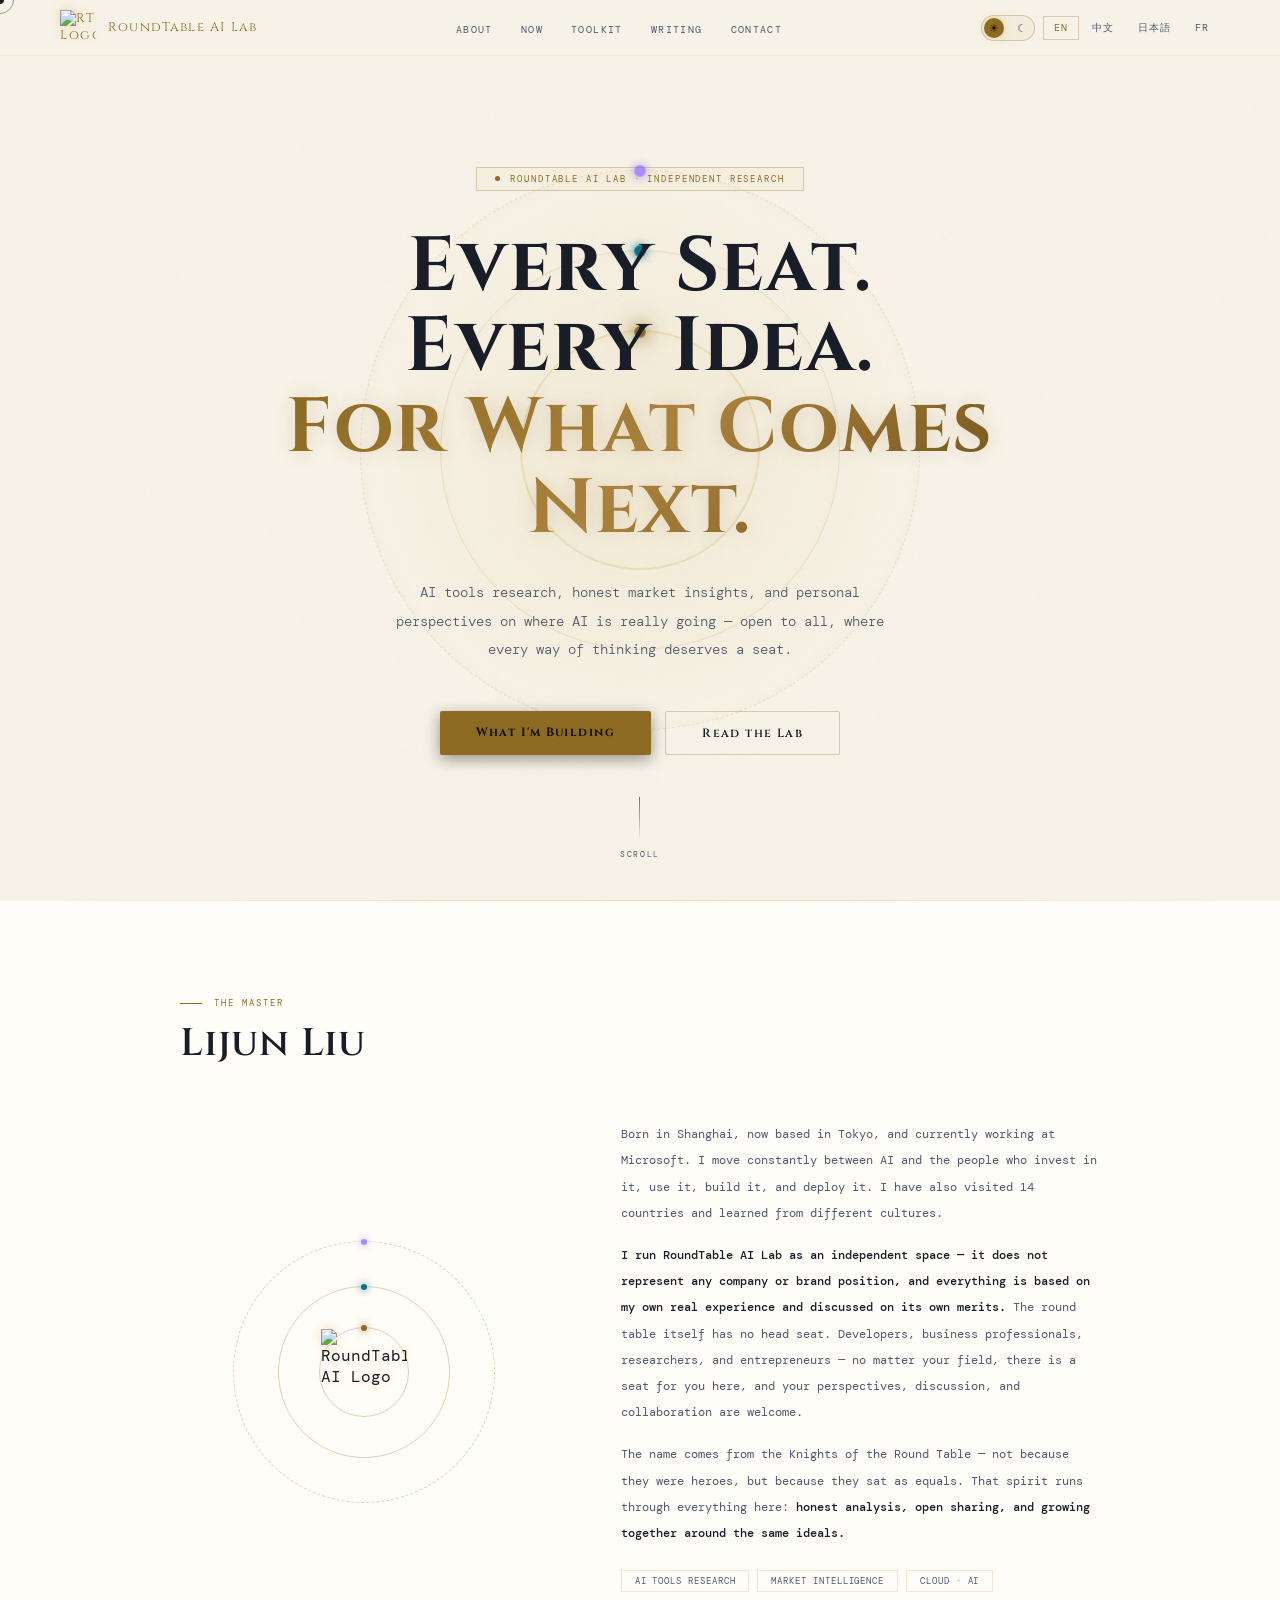
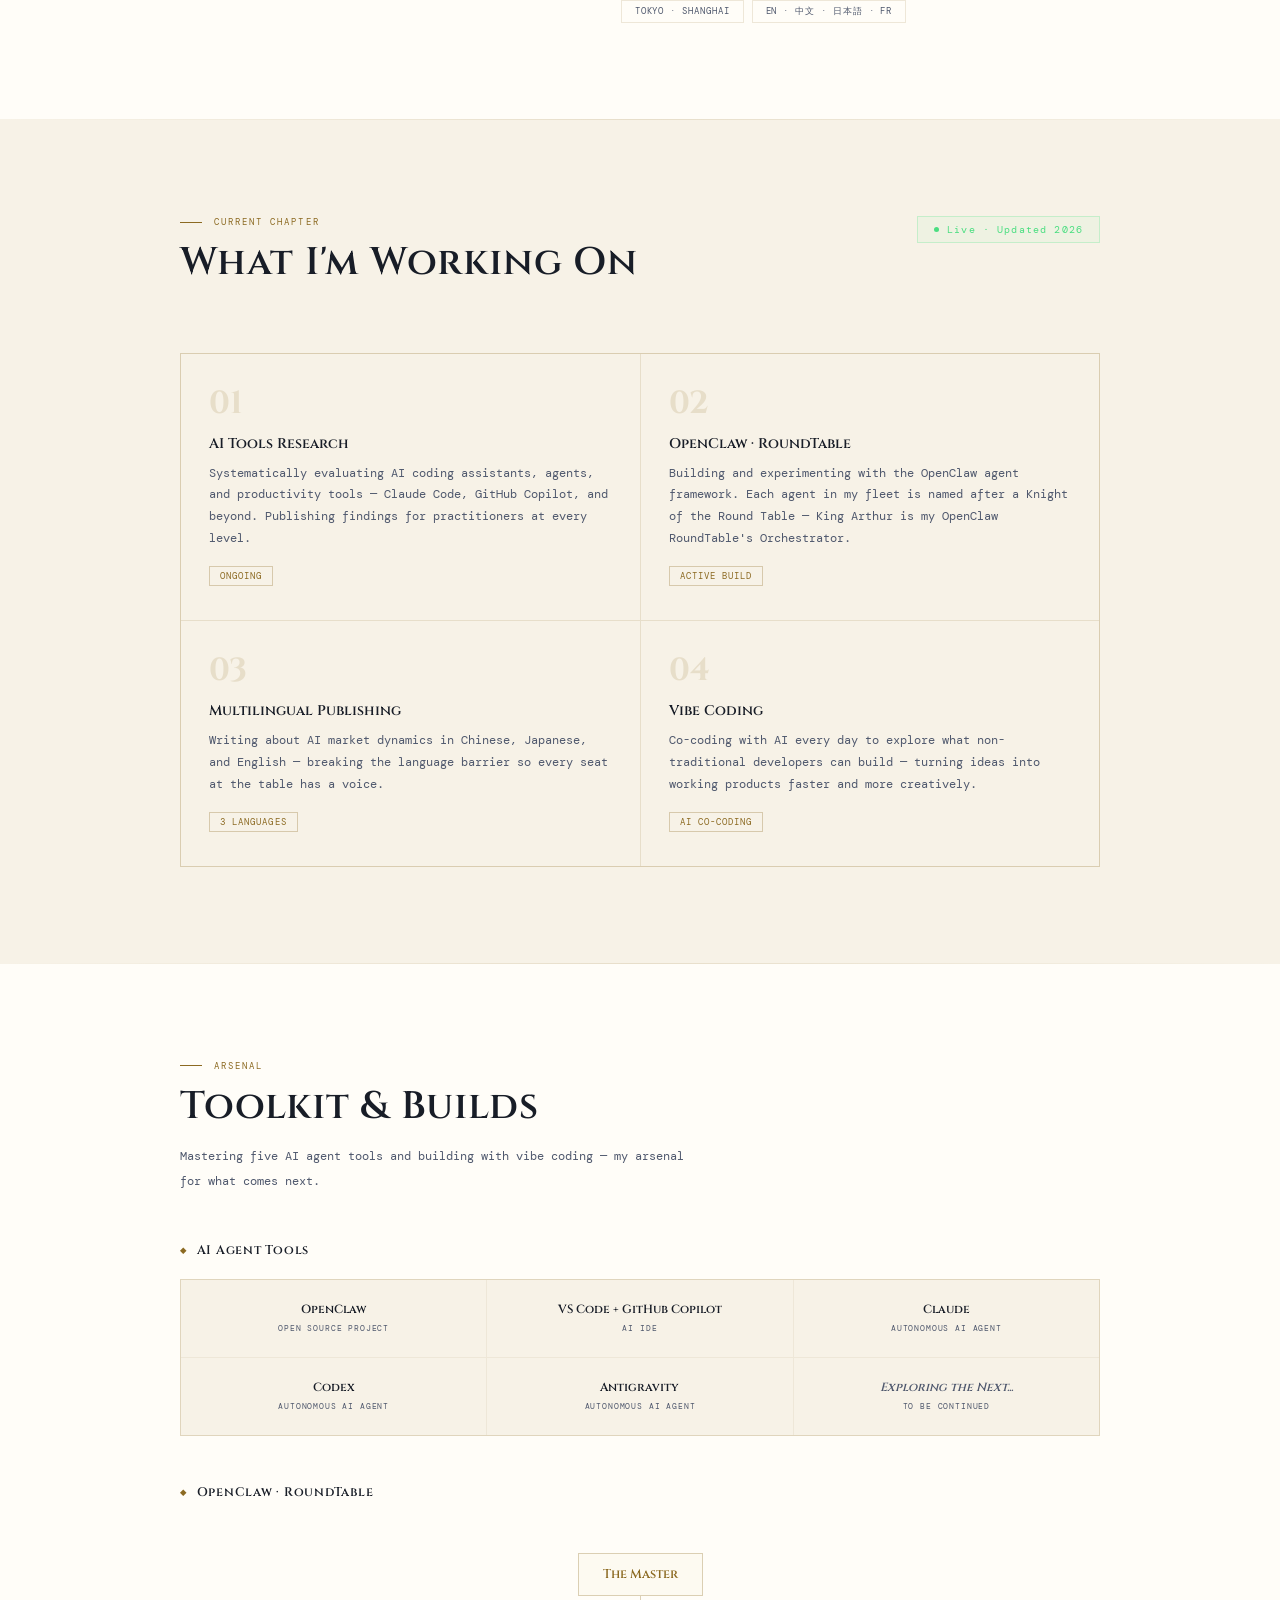
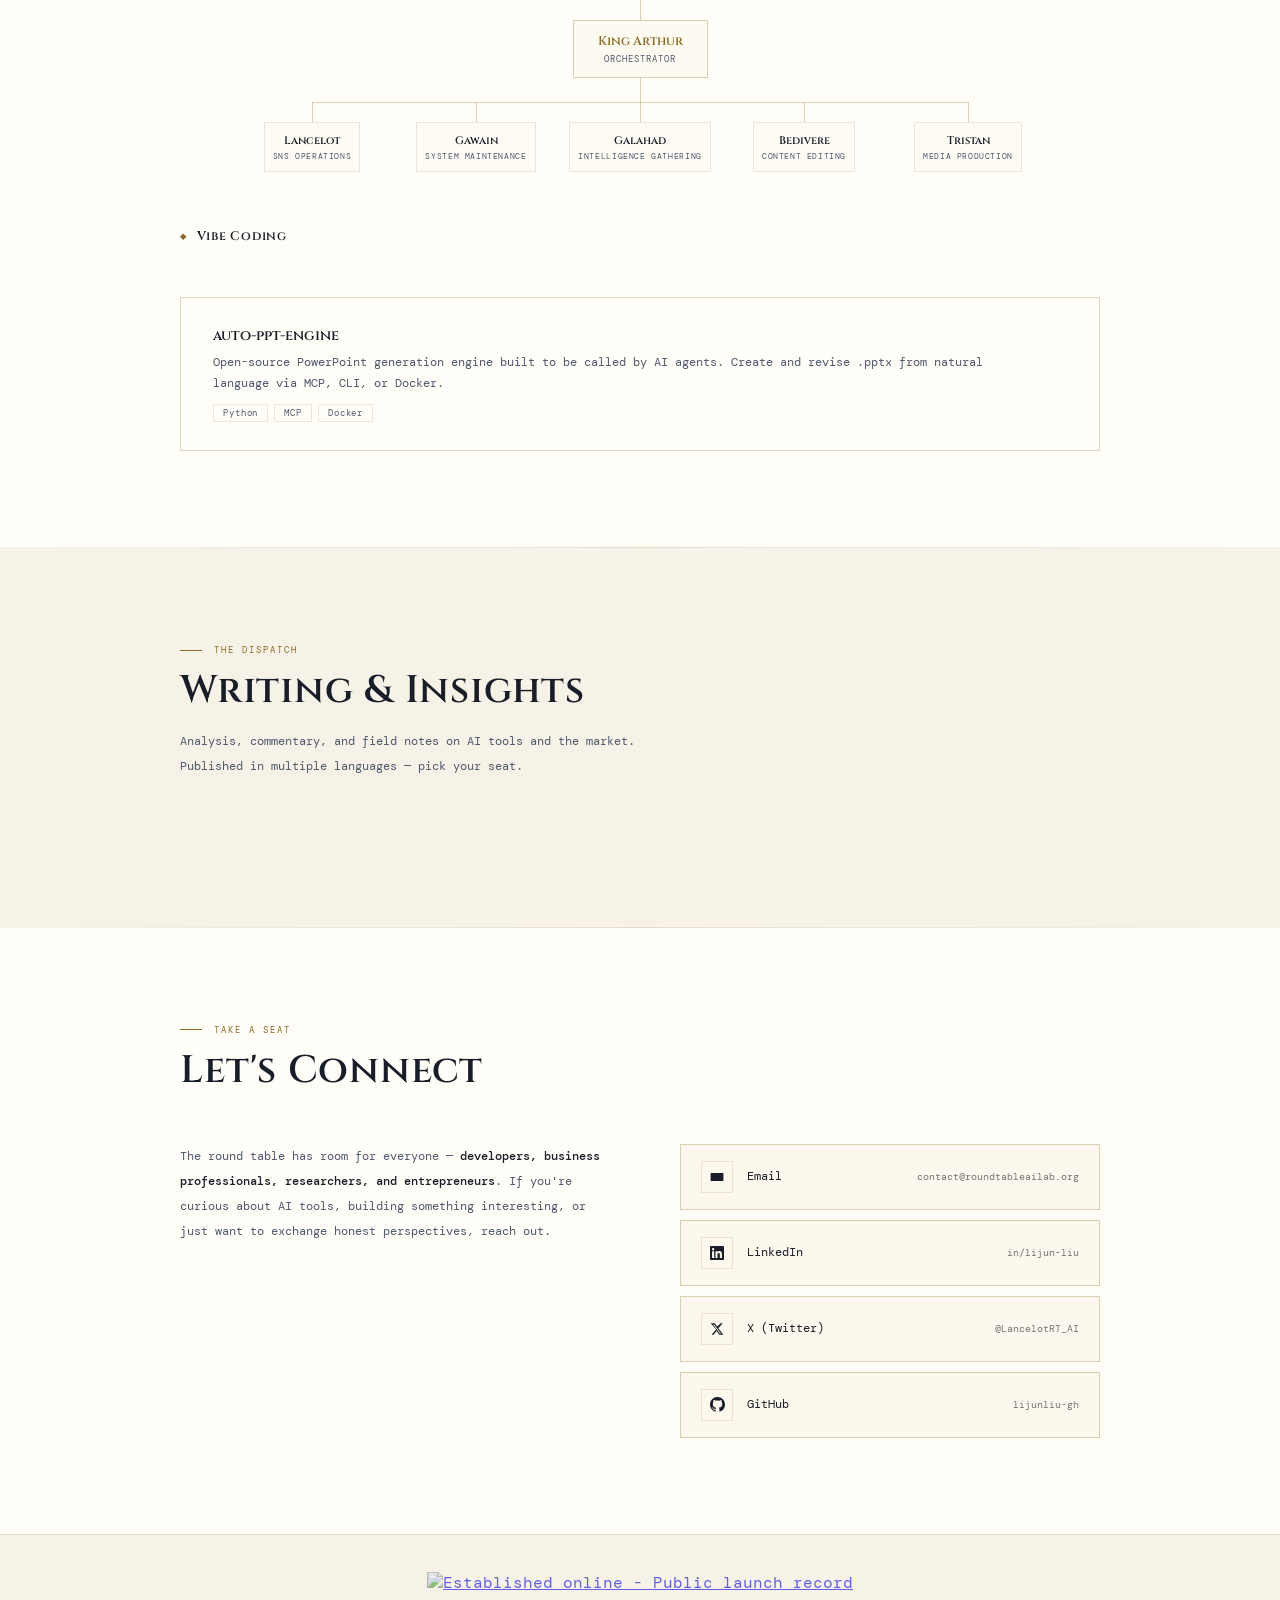
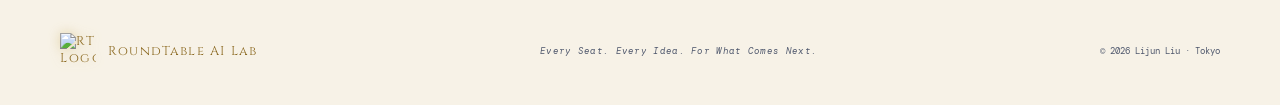
==== archive/index_v1.html @ 6d51e161 "v3: dark-mode redesign with particle effects, star field, nebula glows, round table hero, improved t" ====
<!DOCTYPE html>
<html lang="en">
<head>
<meta charset="UTF-8">
<meta name="viewport" content="width=device-width, initial-scale=1.0">
<title>RoundTable AI Lab</title>
<meta name="description" content="RoundTable AI Lab — AI tools research, market insights, and honest perspectives. Every Seat. Every Idea. For What Comes Next.">

<!-- Open Graph -->
<meta property="og:type" content="website">
<meta property="og:url" content="https://roundtableailab.org/">
<meta property="og:title" content="RoundTable AI Lab">
<meta property="og:description" content="AI tools research, market insights, and honest perspectives. Every Seat. Every Idea. For What Comes Next.">
<meta property="og:image" content="https://roundtableailab.org/og-image.png?v=20260322">
<meta property="og:image:width" content="1200">
<meta property="og:image:height" content="630">
<meta property="og:site_name" content="RoundTable AI Lab">

<!-- Twitter Card -->
<meta name="twitter:card" content="summary_large_image">
<meta name="twitter:title" content="RoundTable AI Lab">
<meta name="twitter:description" content="AI tools research, market insights, and honest perspectives. Every Seat. Every Idea. For What Comes Next.">
<meta name="twitter:image" content="https://roundtableailab.org/og-image.png?v=20260322">

<link rel="preconnect" href="https://fonts.googleapis.com">
<link href="https://fonts.googleapis.com/css2?family=Cinzel:wght@400;600;700&family=DM+Mono:ital,wght@0,300;0,400;0,500;1,300&display=swap" rel="stylesheet">
<style>
:root{--bg:#060810;--bg2:#0b0f1e;--gold:#c9a84c;--gold2:#e8c97a;--gold-gradient: linear-gradient(135deg, #c9a84c 0%, #ffebaf 50%, #ad8440 100%);--gold-glow: 0 0 25px rgba(201,168,76, 0.35);--cyan:#00d4ff;--text:#dde2f0;--muted:#525870;--border:rgba(201,168,76,.18);--border2:rgba(201,168,76,.08);--nav-bg:rgba(6,8,16,.9);--on-gold:#060810;--cursor-dot:var(--gold);--cursor-ring:rgba(201,168,76,.45);--cursor-blend:screen}
[data-theme='light']{--bg:#f7f2e7;--bg2:#fffdf8;--gold:#8c6a22;--gold2:#ad8440;--gold-gradient: linear-gradient(135deg, #8c6a22 0%, #ad8440 50%, #6b4f17 100%);--gold-glow: 0 0 20px rgba(140,106,34, 0.2);--cyan:#0a6f86;--text:#181d27;--muted:#4f586d;--border:rgba(140,106,34,.30);--border2:rgba(140,106,34,.15);--nav-bg:rgba(247,242,231,.94);--on-gold:#181104;--cursor-dot:#181d27;--cursor-ring:rgba(24,29,39,.42);--cursor-blend:normal}
*,*::before,*::after{box-sizing:border-box;margin:0;padding:0}
html{scroll-behavior:smooth}
body{background:var(--bg);color:var(--text);font-family:'DM Mono',monospace;overflow-x:hidden;cursor:none;-webkit-font-smoothing:antialiased;text-rendering:optimizeLegibility}
strong{font-weight:500}
#cur{position:fixed;width:8px;height:8px;background:var(--cursor-dot);border-radius:50%;pointer-events:none;z-index:9999;transform:translate(-50%,-50%);mix-blend-mode:var(--cursor-blend)}
#cur-ring{position:fixed;width:28px;height:28px;border:1px solid var(--cursor-ring);border-radius:50%;pointer-events:none;z-index:9998;transform:translate(-50%,-50%);transition:all .15s ease}
body::after{content:'';position:fixed;inset:0;pointer-events:none;z-index:1;background-image:url("data:image/svg+xml,%3Csvg viewBox='0 0 200 200' xmlns='http://www.w3.org/2000/svg'%3E%3Cfilter id='n'%3E%3CfeTurbulence type='fractalNoise' baseFrequency='0.85' numOctaves='4' stitchTiles='stitch'/%3E%3C/filter%3E%3Crect width='100%25' height='100%25' filter='url(%23n)' opacity='0.03'/%3E%3C/svg%3E");opacity:.3}
[data-theme='light'] body::after{opacity:.14}

/* NAV */
.nav{position:fixed;top:0;left:0;right:0;z-index:200;padding:0 60px;height:56px;display:flex;align-items:center;justify-content:space-between;background:var(--nav-bg);backdrop-filter:blur(20px);border-bottom:1px solid var(--border2);transition:border-color .3s}
.nav-logo{display:flex;align-items:center;gap:12px;font-family:'Cinzel',serif;font-size:.8rem;color:var(--gold);text-decoration:none;letter-spacing:.12em}
.nav-logo img{width:36px;height:36px;object-fit:contain;filter:drop-shadow(0 0 6px rgba(201,168,76,.4))}
.nav-links{display:flex;gap:28px;list-style:none}
.nav-links a{font-size:.62rem;letter-spacing:.14em;text-transform:uppercase;color:var(--muted);text-decoration:none;transition:color .2s;cursor:none}
.nav-links a:hover{color:var(--gold)}
.nav-actions{display:flex;align-items:center;gap:8px}
.theme-btn{position:relative;width:54px;height:26px;padding:0;display:inline-flex;align-items:center;justify-content:center;background:rgba(201,168,76,.08);border:1px solid var(--border);border-radius:999px;cursor:none;transition:all .2s}
.theme-btn:hover{border-color:var(--gold)}
.theme-sun,.theme-moon{position:absolute;top:50%;font-size:.68rem;line-height:1;z-index:2;transform:translate(-50%,-50%);transition:color .2s ease}
.theme-sun{left:12px}
.theme-moon{left:40px}
.theme-sun{color:var(--on-gold)}
.theme-moon{color:var(--muted)}
.theme-thumb{position:absolute;top:2px;left:2px;width:20px;height:20px;border-radius:50%;background:var(--gold);box-shadow:0 0 10px rgba(201,168,76,.35);transition:transform .24s ease}
.theme-btn[data-theme-state='dark'] .theme-thumb{transform:translateX(28px)}
.theme-btn[data-theme-state='dark'] .theme-sun{color:var(--muted)}
.theme-btn[data-theme-state='dark'] .theme-moon{color:var(--on-gold)}
.lang-switcher{display:flex;gap:2px}
.lang-btn{padding:4px 10px;font-family:'DM Mono',monospace;font-size:.62rem;letter-spacing:.1em;background:transparent;border:1px solid transparent;color:var(--muted);cursor:none;transition:all .2s}
.lang-btn:hover{color:var(--gold)}
.lang-btn.active{color:var(--gold);border-color:var(--border)}

/* HERO */
.hero{position:relative;min-height:100vh;display:flex;align-items:center;justify-content:center;padding:100px 60px 80px;overflow:hidden}
.hero-grid{position:absolute;inset:0;background-image:radial-gradient(rgba(201,168,76,.15) 1px,transparent 1px);background-size:32px 32px;mask-image:radial-gradient(ellipse 80% 80% at 50% 50%,black 20%,transparent 100%);opacity:.4}
.hero-glow{position:absolute;width:600px;height:600px;border-radius:50%;background:radial-gradient(circle,rgba(201,168,76,.12) 0%,transparent 70%);top:50%;left:50%;transform:translate(-50%,-50%);pointer-events:none;animation:pulse 4s infinite ease-in-out}
.tring{position:absolute;border-radius:50%;border:1px solid var(--border2);top:50%;left:50%;box-shadow: inset 0 0 15px rgba(201,168,76,.05)}
.tr1{width:240px;height:240px;animation:spinC 22s linear infinite;transform:translate(-50%,-50%);border-width:2px;border-color:rgba(201,168,76,0.25)}
.tr2{width:400px;height:400px;animation:spinC 36s linear infinite reverse;transform:translate(-50%,-50%)}
.tr3{width:560px;height:560px;animation:spinC 52s linear infinite;border-style:dashed;transform:translate(-50%,-50%)}
.rseat{position:absolute;width:12px;height:12px;border-radius:50%;top:-6px;left:50%;transform:translateX(-50%);border: 1px solid rgba(255,255,255,0.2)}
.tr1 .rseat{background:var(--gold);box-shadow:0 0 15px var(--gold), 0 0 30px var(--gold)}
.tr2 .rseat{background:var(--cyan);box-shadow:0 0 10px var(--cyan)}
.tr3 .rseat{background:#a78bfa;box-shadow:0 0 10px #a78bfa}
.hero-content{position:relative;z-index:2;max-width:720px;text-align:center}
.eyebrow{display:inline-flex;align-items:center;gap:10px;margin-bottom:36px;padding:5px 18px;border:1px solid var(--border);background:rgba(201,168,76,.04);font-size:.58rem;letter-spacing:.2em;text-transform:uppercase;color:var(--gold);animation:fadeDown 1s ease both}
.edot{width:5px;height:5px;border-radius:50%;background:var(--gold);animation:pulse 2s infinite}
h1{font-family:'Cinzel',serif;font-size:clamp(2.8rem,6vw,5rem);font-weight:700;line-height:1.05;letter-spacing:.02em;animation:fadeUp 1s .1s ease both}
h1>span{display:block}
h1 .ac{color:var(--gold)}
h1 .hope{background:var(--gold-gradient);-webkit-background-clip:text;-webkit-text-fill-color:transparent;text-shadow:var(--gold-glow)}
.hero-desc{font-size:.85rem;line-height:2.1;color:var(--muted);max-width:520px;margin:30px auto 46px;animation:fadeUp 1s .2s ease both;font-weight:300}
.ctas{display:flex;gap:14px;justify-content:center;flex-wrap:wrap;animation:fadeUp 1s .3s ease both}
.btn-g{padding:13px 36px;background:var(--gold);color:var(--on-gold);font-family:'Cinzel',serif;font-size:.75rem;letter-spacing:.12em;text-decoration:none;cursor:none;font-weight:700;position:relative;overflow:hidden;transition:all .3s ease;box-shadow: 0 4px 15px rgba(0,0,0,0.4);border-radius:2px;border:none}
.btn-g::after{content:'';position:absolute;inset:0;background:linear-gradient(90deg,transparent,rgba(255,255,255,0.3),transparent);transform:translateX(-100%);transition:transform .6s ease-in-out}
.btn-g:hover{transform:translateY(-2px);background:var(--gold2);box-shadow: 0 6px 25px rgba(201,168,76,0.4)}
.btn-g:hover::after{transform:translateX(100%)}
.btn-o{padding:13px 36px;background:transparent;color:var(--text);font-family:'Cinzel',serif;font-size:.75rem;letter-spacing:.12em;text-decoration:none;cursor:none;border:1px solid var(--border);transition:all .2s;border-radius:2px;font-weight:600}
.btn-o:hover{border-color:var(--gold);color:var(--gold)}
.scroll-h{position:absolute;bottom:40px;left:0;right:0;margin:0 auto;width:fit-content;display:flex;flex-direction:column;align-items:center;gap:8px;animation:fadeUp 1s .8s ease both}
.scroll-line{width:1px;height:44px;background:linear-gradient(to bottom,var(--gold),transparent);animation:sPulse 2s ease infinite}
.scroll-lbl{font-size:.52rem;letter-spacing:.2em;color:var(--muted);text-transform:uppercase}

/* SECTIONS */
.s-inner{max-width:1040px;margin:0 auto;padding:96px 60px}
.s-tag{font-size:.58rem;letter-spacing:.22em;text-transform:uppercase;color:var(--gold);margin-bottom:14px;display:flex;align-items:center;gap:12px}
.s-tag::before{content:'';width:22px;height:1px;background:var(--gold)}
.s-title{font-family:'Cinzel',serif;font-size:clamp(1.6rem,3.5vw,2.4rem);font-weight:600;line-height:1.1;letter-spacing:.02em;margin-bottom:16px}
.s-sub{font-size:.78rem;line-height:2;color:var(--muted);max-width:520px}
.divider{height:1px;background:linear-gradient(90deg,transparent,var(--border2),transparent)}

/* ABOUT */
.about{background:var(--bg2)}
.about-grid{display:grid;grid-template-columns:1fr 1.3fr;gap:72px;align-items:center;margin-top:56px}
.kv{position:relative;height:300px;display:flex;align-items:center;justify-content:center}
.kvr{position:absolute;border-radius:50%;border:1px solid var(--border);top:50%;left:50%}
.kvr1{width:90px;height:90px;animation:spinC 12s linear infinite;transform:translate(-50%,-50%)}
.kvr2{width:172px;height:172px;animation:spinC 20s linear infinite reverse;transform:translate(-50%,-50%)}
.kvr3{width:262px;height:262px;animation:spinC 30s linear infinite;border-style:dashed;transform:translate(-50%,-50%)}
.kvd{position:absolute;width:6px;height:6px;border-radius:50%;top:-3px;left:50%;transform:translateX(-50%)}
.kvr1 .kvd{background:var(--gold);box-shadow:0 0 10px var(--gold)}
.kvr2 .kvd{background:var(--cyan);box-shadow:0 0 8px var(--cyan)}
.kvr3 .kvd{background:#a78bfa;box-shadow:0 0 8px #a78bfa}
.kvc{position:relative;z-index:2;width:86px;height:86px;display:flex;align-items:center;justify-content:center}
.kvc img{width:100%;height:100%;object-fit:contain;filter:drop-shadow(0 0 6px rgba(201,168,76,.35));image-rendering:auto}
.about-text p{font-size:.78rem;line-height:2.1;color:var(--muted);margin-bottom:16px}
.about-text p strong{color:var(--text)}
.pills{display:flex;flex-wrap:wrap;gap:8px;margin-top:24px}
.pill{padding:4px 13px;border:1px solid var(--border2);font-size:.58rem;letter-spacing:.1em;text-transform:uppercase;color:var(--muted);transition:all .2s}
.pill:hover{border-color:var(--gold);color:var(--gold)}

/* NOW */
.now-hdr{display:flex;align-items:flex-start;justify-content:space-between;margin-bottom:52px;flex-wrap:wrap;gap:24px}
.now-live{display:flex;align-items:center;gap:8px;padding:6px 16px;border:1px solid rgba(74,222,128,.25);background:rgba(74,222,128,.05);font-size:.6rem;letter-spacing:.12em;color:#4ade80;align-self:flex-start}
.ldot{width:5px;height:5px;border-radius:50%;background:#4ade80;animation:pulse 2s infinite}
.now-grid{display:grid;grid-template-columns:repeat(2,1fr);gap:1px;background:var(--border2);border:1px solid var(--border2)}
.nc{background:var(--bg);padding:34px 28px;position:relative;overflow:hidden;transition:background .3s}
.nc::before{content:'';position:absolute;top:0;left:0;right:0;height:2px;background:linear-gradient(90deg,var(--gold),transparent);transform:scaleX(0);transform-origin:left;transition:transform .4s}
.nc:hover::before{transform:scaleX(1)}
.nc:hover{background:rgba(201,168,76,.02)}
.nc-num{font-family:'Cinzel',serif;font-size:2rem;font-weight:700;color:var(--border2);margin-bottom:14px;line-height:1}
.nc-title{font-family:'Cinzel',serif;font-size:.88rem;font-weight:600;margin-bottom:10px;color:var(--text)}
.nc-desc{font-size:.72rem;line-height:1.9;color:var(--muted)}
.nc-tag{display:inline-block;margin-top:16px;padding:3px 10px;border:1px solid var(--border);font-size:.55rem;letter-spacing:.12em;text-transform:uppercase;color:var(--gold)}

/* PROJECTS */
.projects{background:var(--bg2)}
.proj-list{margin-top:52px;display:flex;flex-direction:column;gap:1px;background:var(--border2);border:1px solid var(--border2)}
.pi{background:var(--bg2);padding:28px 32px;display:grid;grid-template-columns:1fr auto;gap:20px;align-items:center;transition:all .25s;text-decoration:none;color:var(--text);cursor:none}
.pi:hover{background:rgba(201,168,76,.03);padding-left:44px}
.pi-name{font-family:'Cinzel',serif;font-size:.9rem;font-weight:600;margin-bottom:7px}
.pi-desc{font-size:.72rem;line-height:1.85;color:var(--muted)}
.pi-meta{display:flex;gap:6px;margin-top:10px;flex-wrap:wrap;align-items:center}
.pi-lang{padding:2px 9px;border:1px solid var(--border2);font-size:.55rem;letter-spacing:.1em;color:var(--muted)}
.pi-arr{color:var(--gold);opacity:0;transition:opacity .2s;font-size:1rem}
.pi:hover .pi-arr{opacity:1}

/* ARSENAL SECTIONS */
.proj-section{margin-top:48px}
.proj-sec-title{font-family:'Cinzel',serif;font-size:.78rem;font-weight:600;color:var(--text);letter-spacing:.06em;margin-bottom:20px;display:flex;align-items:center;gap:10px}
.proj-sec-title::before{content:'◆';color:var(--gold);font-size:.5rem}
.arsenal-grid{display:grid;grid-template-columns:repeat(3,1fr);gap:1px;background:var(--border2);border:1px solid var(--border2)}
.at-card{background:var(--bg);padding:22px 14px;text-align:center;transition:all .2s;cursor:none}
.at-card:hover{background:rgba(201,168,76,.03)}
.at-card-name{font-family:'Cinzel',serif;font-size:.74rem;font-weight:600;color:var(--text);margin-bottom:6px;line-height:1.3}
.at-card-tag{font-size:.52rem;letter-spacing:.1em;text-transform:uppercase;color:var(--muted);line-height:1.4}
.at-featured{background:rgba(201,168,76,.04)}
.at-featured .at-card-name{color:var(--gold)}
.at-explore .at-card-name{color:var(--muted);font-style:italic}

/* OPENCLAW TREE */
.oc-tree{display:flex;flex-direction:column;align-items:center;padding:32px 0 8px}
.oc-card{padding:12px 24px;border:1px solid var(--border);text-align:center;background:rgba(201,168,76,.04)}
.oc-card-name{font-family:'Cinzel',serif;font-size:.78rem;font-weight:600;color:var(--gold)}
.oc-card-role{font-size:.55rem;letter-spacing:.12em;text-transform:uppercase;color:var(--muted);margin-top:3px}
.oc-vline{width:1px;height:24px;background:var(--border)}
.oc-branch{display:flex;position:relative;width:100%;max-width:820px}
.oc-branch::before{content:'';position:absolute;top:0;left:10%;right:10%;height:1px;background:var(--border)}
.oc-knight{flex:1;display:flex;flex-direction:column;align-items:center;padding:0 6px}
.oc-kvline{width:1px;height:20px;background:var(--border)}
.oc-knight .oc-card{padding:10px 8px;border-color:var(--border2);background:rgba(201,168,76,.02)}
.oc-knight .oc-card-name{font-size:.68rem;color:var(--text)}
.oc-knight .oc-card-role{font-size:.48rem;letter-spacing:.08em}

/* WRITING */
.wl{margin-top:52px}
.wi{padding:26px 0;border-bottom:1px solid var(--border2);display:grid;grid-template-columns:88px 1fr auto;gap:24px;align-items:start;transition:padding-left .2s;color:var(--text)}
.wi:first-child{border-top:1px solid var(--border2)}
.wi:hover{padding-left:12px}
.w-main{text-decoration:none;color:var(--text);cursor:none;display:block}
.w-date{font-size:.62rem;color:var(--gold);padding-top:3px;white-space:nowrap}
.w-title{font-family:'Cinzel',serif;font-size:.87rem;font-weight:600;margin-bottom:6px}
.w-sub{font-size:.7rem;line-height:1.75;color:var(--muted)}
.w-plat-links{display:flex;gap:10px;align-items:center;padding-top:3px;white-space:nowrap}
.w-plat-link{font-size:.58rem;letter-spacing:.1em;text-transform:uppercase;color:var(--cyan);text-decoration:none;cursor:none;opacity:.9;transition:opacity .2s,color .2s}
.w-plat-link + .w-plat-link::before{content:'|';color:var(--border);margin-right:10px}
.w-plat-link:hover{opacity:1;color:var(--gold)}

/* CONTACT */
.contact{background:var(--bg2)}
.ct-grid{display:grid;grid-template-columns:1fr 1fr;gap:80px;align-items:start;margin-top:52px}
.ct-links{display:flex;flex-direction:column;gap:10px;margin-top:0}
.cl{display:flex;align-items:center;gap:14px;padding:16px 20px;border:1px solid var(--border);background:rgba(201,168,76,.06);text-decoration:none;color:var(--text);transition:all .2s;cursor:none;font-size:.72rem}
.cl:hover{border-color:var(--border);background:rgba(201,168,76,.1);color:var(--gold);padding-left:28px}
.cl-icon{width:32px;height:32px;border:1px solid var(--border2);display:flex;align-items:center;justify-content:center;flex-shrink:0;transition:border-color .2s}
.cl:hover .cl-icon{border-color:var(--gold)}
.cl-handle{margin-left:auto;font-size:.6rem;opacity:.6}
.ct-note{font-size:.75rem;line-height:2.1;color:var(--muted)}
.ct-note strong{color:var(--text)}
.knames{margin-top:32px;padding:20px 24px;border:1px solid var(--border2);background:rgba(201,168,76,.02)}
.knames-t{font-size:.58rem;letter-spacing:.18em;text-transform:uppercase;color:var(--gold);margin-bottom:12px}
.kname-list{display:flex;flex-wrap:wrap;gap:8px}
.kname{padding:3px 12px;border:1px solid var(--border2);font-size:.6rem;letter-spacing:.08em;color:var(--muted)}
.kname-group{display:flex;flex-wrap:wrap;gap:8px;align-items:center;margin-bottom:8px}
.kname-group:last-child{margin-bottom:0}
.kname-role{font-size:.55rem;letter-spacing:.14em;text-transform:uppercase;color:var(--gold);opacity:.7;white-space:nowrap;margin-right:4px}

/* FOOTER */
footer{padding:36px 60px;border-top:1px solid var(--border2);display:flex;align-items:center;justify-content:space-between;flex-wrap:wrap;gap:16px}
.f-logo{display:flex;align-items:center;gap:12px;font-family:'Cinzel',serif;font-size:.8rem;color:var(--gold);letter-spacing:.12em}
.f-logo img{width:36px;height:36px;object-fit:contain;filter:drop-shadow(0 0 6px rgba(201,168,76,.4))}
.f-slogan{font-size:.58rem;color:var(--muted);letter-spacing:.14em;font-style:italic}
.f-copy{font-size:.58rem;color:var(--muted)}

/* REVEAL */
.reveal{opacity:0;transform:translateY(24px);transition:opacity .7s ease,transform .7s ease}
.reveal.vis{opacity:1;transform:translateY(0)}

/* ANIMATIONS */
@keyframes fadeUp{from{opacity:0;transform:translateY(18px)}to{opacity:1;transform:translateY(0)}}
@keyframes fadeDown{from{opacity:0;transform:translateY(-12px)}to{opacity:1;transform:translateY(0)}}
@keyframes spinC{from{transform:translate(-50%,-50%) rotate(0deg)}to{transform:translate(-50%,-50%) rotate(360deg)}}
@keyframes pulse{0%,100%{opacity:1}50%{opacity:.35}}
@keyframes sPulse{0%,100%{opacity:.6}50%{opacity:1}}

/* MOBILE */
@media(max-width:768px){
  .nav{padding:8px 12px;height:auto;min-height:56px;align-items:flex-start}
  .nav-links{display:none}
  .nav-logo{gap:8px;font-size:.62rem;letter-spacing:.08em;min-width:0}
  .nav-logo img{width:28px;height:28px}
  .nav-actions{gap:6px;flex-wrap:wrap;justify-content:flex-end;max-width:62%}
  .nav-actions > *{flex-shrink:0}
  .theme-btn{width:50px;height:24px}
  .theme-sun{left:11px}
  .theme-moon{left:37px}
  .theme-thumb{width:18px;height:18px}
  .theme-btn[data-theme-state='dark'] .theme-thumb{transform:translateX(26px)}
  .lang-switcher{gap:1px;flex-wrap:wrap;justify-content:flex-end}
  .lang-btn{padding:3px 7px;font-size:.55rem;letter-spacing:.06em}
  .hero{padding:90px 24px 70px}
  .s-inner{padding:72px 24px}
  .about-grid,.ct-grid{grid-template-columns:1fr;gap:40px}
  .kv{height:200px}
  .now-grid{grid-template-columns:1fr}
  .pi{grid-template-columns:1fr}
  .pi-arr{display:none}
  .wi{grid-template-columns:1fr;gap:8px}
  .w-date{padding-top:0}
  .w-plat-links{display:flex;gap:8px;padding-top:2px;white-space:normal;flex-wrap:wrap}
  .w-plat-link{font-size:.56rem}
  footer{flex-direction:column;text-align:center;padding:28px 24px}
  .arsenal-grid{grid-template-columns:repeat(2,1fr)}
  .at-card{padding:16px 10px}
  .at-card-name{font-size:.66rem}
  .oc-tree{padding:24px 0 8px}
  .oc-card{padding:10px 16px}
  .oc-branch{display:grid;grid-template-columns:repeat(2,1fr);gap:8px}
  .oc-branch::before{display:none}
  .oc-kvline{display:none}
  .oc-knight{padding:0}
  .oc-knight .oc-card{width:100%;border-top:2px solid var(--border)}
}
</style>
</head>
<body>
<div id="cur"></div>
<div id="cur-ring"></div>

<!-- NAV -->
<nav class="nav">
  <a href="#" class="nav-logo"><img id="navLogo" src="roundtable-logo-transparent.png" alt="RT Logo">RoundTable AI Lab</a>
  <ul class="nav-links">
    <li><a href="#about" data-i18n="nav_about">About</a></li>
    <li><a href="#now" data-i18n="nav_now">Now</a></li>
    <li><a href="#projects" data-i18n="nav_projects">Toolkit</a></li>
    <li><a href="#writing" data-i18n="nav_writing">Writing</a></li>
    <li><a href="#contact" data-i18n="nav_contact">Contact</a></li>
  </ul>
  <div class="nav-actions">
    <button id="themeBtn" class="theme-btn" onclick="toggleTheme()" aria-label="Switch theme"><span class="theme-sun" aria-hidden="true">☀</span><span class="theme-moon" aria-hidden="true">☾</span><span class="theme-thumb" aria-hidden="true"></span></button>
    <div class="lang-switcher">
      <button class="lang-btn active" onclick="setLang('en')">EN</button>
      <button class="lang-btn" onclick="setLang('zh')">中文</button>
      <button class="lang-btn" onclick="setLang('ja')">日本語</button>
      <button class="lang-btn" onclick="setLang('fr')">FR</button>
    </div>
  </div>
</nav>

<!-- HERO -->
<section class="hero" id="top">
  <div class="hero-grid"></div>
  <div class="hero-glow"></div>
  <div class="tring tr1"><div class="rseat"></div></div>
  <div class="tring tr2"><div class="rseat"></div></div>
  <div class="tring tr3"><div class="rseat"></div></div>
  <div class="hero-content">
    <div class="eyebrow"><span class="edot"></span><span data-i18n="hero_eyebrow">RoundTable AI Lab · Independent Research</span></div>
    <h1><span data-i18n="hero_t1">Every Seat.</span><span data-i18n="hero_t2">Every Idea.</span><span class="hope" data-i18n="hero_t3">For What Comes Next.</span></h1>
    <p class="hero-desc" data-i18n="hero_desc">AI tools research, honest market insights, and personal perspectives on where AI is really going — open to all, where every way of thinking deserves a seat.</p>
    <div class="ctas">
      <a href="#now" class="btn-g" data-i18n="hero_cta1">What I'm Building</a>
      <a href="#writing" class="btn-o" data-i18n="hero_cta2">Read the Lab</a>
    </div>
  </div>
  <div class="scroll-h"><div class="scroll-line"></div><span class="scroll-lbl" data-i18n="scroll">Scroll</span></div>
</section>

<div class="divider"></div>

<!-- ABOUT -->
<section class="about" id="about">
  <div class="s-inner">
    <p class="s-tag" data-i18n="about_tag">The Master</p>
    <h2 class="s-title" data-i18n="about_title">Lijun Liu</h2>
    <div class="about-grid reveal">
      <div class="kv">
        <div class="kvr kvr1"><div class="kvd"></div></div>
        <div class="kvr kvr2"><div class="kvd"></div></div>
        <div class="kvr kvr3"><div class="kvd"></div></div>
        <div class="kvc"><img id="aboutLogo" src="roundtable-logo-transparent.png" alt="RoundTable AI Logo"></div>
      </div>
      <div class="about-text">
        <p data-i18n="about_p1">Born in Shanghai, now based in Tokyo, and currently working at Microsoft. I move constantly between AI and the people who invest in it, use it, build it, and deploy it. I have also visited 14 countries and learned from different cultures.</p>
        <p data-i18n="about_p2"><strong>I run RoundTable AI Lab as an independent space — it does not represent any company or brand position, and everything is based on my own real experience and discussed on its own merits.</strong> The round table itself has no head seat. Developers, business professionals, researchers, and entrepreneurs — no matter your field, there is a seat for you here, and your perspectives, discussion, and collaboration are welcome.</p>
        <p data-i18n="about_p3">The name comes from the Knights of the Round Table — not because they were heroes, but because they sat as equals. That spirit runs through everything here: <strong>honest analysis, open sharing, and growing together around the same ideals.</strong></p>
        <div class="pills">
          <span class="pill" data-i18n="pill1">AI Tools Research</span>
          <span class="pill" data-i18n="pill2">Market Intelligence</span>
          <span class="pill" data-i18n="pill3">Cloud · AI</span>
          <span class="pill" data-i18n="pill4">Tokyo · Shanghai</span>
          <span class="pill" data-i18n="pill5">EN · 中文 · 日本語 · FR</span>
        </div>
      </div>
    </div>
  </div>
</section>

<div class="divider"></div>

<!-- NOW -->
<section id="now">
  <div class="s-inner">
    <div class="now-hdr">
      <div>
        <p class="s-tag" data-i18n="now_tag">Current Chapter</p>
        <h2 class="s-title" data-i18n="now_title">What I'm Working On</h2>
      </div>
      <div class="now-live"><span class="ldot"></span><span data-i18n="now_live">Live · Updated 2026</span></div>
    </div>
    <div class="now-grid reveal">
      <div class="nc"><div class="nc-num">01</div><div class="nc-title" data-i18n="n1t">AI Tools Research</div><p class="nc-desc" data-i18n="n1d">Systematically evaluating AI coding assistants, agents, and productivity tools — Claude Code, GitHub Copilot, and beyond. Publishing findings for practitioners at every level.</p><span class="nc-tag" data-i18n="n1tag">Ongoing</span></div>
      <div class="nc"><div class="nc-num">02</div><div class="nc-title" data-i18n="n2t">OpenClaw · RoundTable</div><p class="nc-desc" data-i18n="n2d">Building and experimenting with the OpenClaw agent framework. Each agent in my fleet is named after a Knight of the Round Table — King Arthur is my OpenClaw RoundTable's Orchestrator.</p><span class="nc-tag" data-i18n="n2tag">Active Build</span></div>
      <div class="nc"><div class="nc-num">03</div><div class="nc-title" data-i18n="n3t">Multilingual Publishing</div><p class="nc-desc" data-i18n="n3d">Writing about AI market dynamics in Chinese, Japanese, and English — breaking the language barrier so every seat at the table has a voice.</p><span class="nc-tag" data-i18n="n3tag">3 Languages</span></div>
      <div class="nc"><div class="nc-num">04</div><div class="nc-title" data-i18n="n4t">Vibe Coding</div><p class="nc-desc" data-i18n="n4d">Co-coding with AI every day to explore what non-traditional developers can build — turning ideas into working products faster and more creatively.</p><span class="nc-tag" data-i18n="n4tag">AI Co-Coding</span></div>
    </div>
  </div>
</section>

<div class="divider"></div>

<!-- PROJECTS -->
<section class="projects" id="projects">
  <div class="s-inner">
    <p class="s-tag" data-i18n="proj_tag">Arsenal</p>
    <h2 class="s-title" data-i18n="proj_title">Toolkit & Builds</h2>
    <p class="s-sub" data-i18n="proj_sub">Mastering five AI agent tools and building with vibe coding — my arsenal for what comes next.</p>

    <!-- AI Agent Tools -->
    <div class="proj-section">
      <h3 class="proj-sec-title" data-i18n="proj_agents_title">AI Agent Tools</h3>
      <div class="arsenal-grid reveal">
        <div class="at-card">
          <div class="at-card-name">OpenClaw</div>
          <div class="at-card-tag" data-i18n="at_oc_tag">Open Source Project</div>
        </div>
        <div class="at-card">
          <div class="at-card-name">VS Code + GitHub Copilot</div>
          <div class="at-card-tag" data-i18n="at_cop_tag">AI IDE</div>
        </div>
        <div class="at-card">
          <div class="at-card-name">Claude</div>
          <div class="at-card-tag" data-i18n="at_claude_tag">Autonomous AI Agent</div>
        </div>
        <div class="at-card">
          <div class="at-card-name">Codex</div>
          <div class="at-card-tag" data-i18n="at_codex_tag">Autonomous AI Agent</div>
        </div>
        <div class="at-card">
          <div class="at-card-name">Antigravity</div>
          <div class="at-card-tag" data-i18n="at_ag_tag">Autonomous AI Agent</div>
        </div>
        <div class="at-card at-explore">
          <div class="at-card-name" data-i18n="at_next_name">Exploring the Next...</div>
          <div class="at-card-tag" data-i18n="at_next_tag">To Be Continued</div>
        </div>
      </div>
    </div>

    <!-- OpenClaw Structure -->
    <div class="proj-section">
      <h3 class="proj-sec-title" data-i18n="proj_oc_title">OpenClaw · RoundTable</h3>
      <div class="oc-tree reveal">
        <div class="oc-card">
          <div class="oc-card-name" data-i18n="oc_master">The Master</div>
        </div>
        <div class="oc-vline"></div>
        <div class="oc-card">
          <div class="oc-card-name">King Arthur</div>
          <div class="oc-card-role" data-i18n="oc_orchestrator">Orchestrator</div>
        </div>
        <div class="oc-vline"></div>
        <div class="oc-branch">
          <div class="oc-knight">
            <div class="oc-kvline"></div>
            <div class="oc-card">
              <div class="oc-card-name">Lancelot</div>
              <div class="oc-card-role" data-i18n="oc_lancelot">SNS Operations</div>
            </div>
          </div>
          <div class="oc-knight">
            <div class="oc-kvline"></div>
            <div class="oc-card">
              <div class="oc-card-name">Gawain</div>
              <div class="oc-card-role" data-i18n="oc_gawain">System Maintenance</div>
            </div>
          </div>
          <div class="oc-knight">
            <div class="oc-kvline"></div>
            <div class="oc-card">
              <div class="oc-card-name">Galahad</div>
              <div class="oc-card-role" data-i18n="oc_galahad">Intelligence Gathering</div>
            </div>
          </div>
          <div class="oc-knight">
            <div class="oc-kvline"></div>
            <div class="oc-card">
              <div class="oc-card-name">Bedivere</div>
              <div class="oc-card-role" data-i18n="oc_bedivere">Content Editing</div>
            </div>
          </div>
          <div class="oc-knight">
            <div class="oc-kvline"></div>
            <div class="oc-card">
              <div class="oc-card-name">Tristan</div>
              <div class="oc-card-role" data-i18n="oc_tristan">Media Production</div>
            </div>
          </div>
        </div>
      </div>
    </div>

    <!-- Vibe Coding -->
    <div class="proj-section">
      <h3 class="proj-sec-title" data-i18n="proj_vibe_title">Vibe Coding</h3>
      <div class="proj-list reveal">
        <a href="https://github.com/lijunliu-gh/auto-ppt-engine" target="_blank" class="pi">
          <div><div class="pi-name">auto-ppt-engine</div><div class="pi-desc" data-i18n="p1d">Open-source PowerPoint generation engine built to be called by AI agents. Create and revise .pptx from natural language via MCP, CLI, or Docker.</div><div class="pi-meta"><span class="pi-lang">Python</span><span class="pi-lang">MCP</span><span class="pi-lang">Docker</span></div></div>
          <span class="pi-arr">→</span>
        </a>
      </div>
    </div>
  </div>
</section>

<div class="divider"></div>

<!-- WRITING -->
<section id="writing">
  <div class="s-inner">
    <p class="s-tag" data-i18n="write_tag">The Dispatch</p>
    <h2 class="s-title" data-i18n="write_title">Writing & Insights</h2>
    <p class="s-sub" data-i18n="write_sub">Analysis, commentary, and field notes on AI tools and the market. Published in multiple languages — pick your seat.</p>
    <div class="wl reveal" id="writingList"></div>
  </div>
</section>

<div class="divider"></div>

<!-- CONTACT -->
<section class="contact" id="contact">
  <div class="s-inner">
    <p class="s-tag" data-i18n="ct_tag">Take a Seat</p>
    <h2 class="s-title" data-i18n="ct_title">Let's Connect</h2>
    <div class="ct-grid reveal">
      <div>
        <p class="ct-note" data-i18n="ct_note">The round table has room for everyone — <strong>developers, business professionals, researchers, and entrepreneurs</strong>. If you're curious about AI tools, building something interesting, or just want to exchange honest perspectives, reach out.</p>

      </div>
      <div class="ct-links">
        <a href="mailto:contact@roundtableailab.org" class="cl">
          <div class="cl-icon"><svg width="14" height="14" viewBox="0 0 24 24" fill="currentColor"><path d="M2 5h20a1 1 0 011 1v12a1 1 0 01-1 1H2a1 1 0 01-1-1V6a1 1 0 011-1zm10 7.8L3.6 7h16.8L12 12.8z"/></svg></div>
          <span data-i18n="ct_email_label">Email</span><span class="cl-handle" data-i18n="ct_email_handle">contact@roundtableailab.org</span>
        </a>
        <a href="https://linkedin.com/in/lijun-liu" target="_blank" class="cl">
          <div class="cl-icon"><svg width="14" height="14" viewBox="0 0 24 24" fill="currentColor"><path d="M20.447 20.452h-3.554v-5.569c0-1.328-.027-3.037-1.852-3.037-1.853 0-2.136 1.445-2.136 2.939v5.667H9.351V9h3.414v1.561h.046c.477-.9 1.637-1.85 3.37-1.85 3.601 0 4.267 2.37 4.267 5.455v6.286zM5.337 7.433a2.062 2.062 0 01-2.063-2.065 2.064 2.064 0 112.063 2.065zm1.782 13.019H3.555V9h3.564v11.452zM22.225 0H1.771C.792 0 0 .774 0 1.729v20.542C0 23.227.792 24 1.771 24h20.451C23.2 24 24 23.227 24 22.271V1.729C24 .774 23.2 0 22.222 0h.003z"/></svg></div>
          <span>LinkedIn</span><span class="cl-handle">in/lijun-liu</span>
        </a>
        <a href="https://x.com/LancelotRT_AI" target="_blank" class="cl">
          <div class="cl-icon"><svg width="14" height="14" viewBox="0 0 24 24" fill="currentColor"><path d="M18.244 2.25h3.308l-7.227 8.26 8.502 11.24H16.17l-4.714-6.231-5.401 6.231H2.747l7.73-8.835L1.254 2.25H8.08l4.253 5.622zm-1.161 17.52h1.833L7.084 4.126H5.117z"/></svg></div>
          <span>X (Twitter)</span><span class="cl-handle">@LancelotRT_AI</span>
        </a>
        <a href="https://github.com/lijunliu-gh" target="_blank" class="cl">
          <div class="cl-icon"><svg width="15" height="15" viewBox="0 0 24 24" fill="currentColor"><path d="M12 0C5.37 0 0 5.37 0 12c0 5.31 3.435 9.795 8.205 11.385.6.105.825-.255.825-.57 0-.285-.015-1.23-.015-2.235-3.015.555-3.795-.735-4.035-1.41-.135-.345-.72-1.41-1.23-1.695-.42-.225-1.02-.78-.015-.795.945-.015 1.62.87 1.845 1.23 1.08 1.815 2.805 1.305 3.495.99.105-.78.42-1.305.765-1.605-2.67-.3-5.46-1.335-5.46-5.925 0-1.305.465-2.385 1.23-3.225-.12-.3-.54-1.53.12-3.18 0 0 1.005-.315 3.3 1.23.96-.27 1.98-.405 3-.405s2.04.135 3 .405c2.295-1.56 3.3-1.23 3.3-1.23.66 1.65.24 2.88.12 3.18.765.84 1.23 1.905 1.23 3.225 0 4.605-2.805 5.625-5.475 5.925.435.375.81 1.095.81 2.22 0 1.605-.015 2.895-.015 3.3 0 .315.225.69.825.57A12.02 12.02 0 0024 12c0-6.63-5.37-12-12-12z"/></svg></div>
          <span>GitHub</span><span class="cl-handle">lijunliu-gh</span>
        </a>
      </div>
    </div>
  </div>
</section>

<footer>
  <div style="width:100%; display:flex; justify-content:center; margin-bottom: 24px;">
    <a href="https://websitelaunches.com/site/roundtableailab.org" target="_blank" rel="noopener" style="display:inline-block; opacity:0.6; transition:opacity 0.3s; cursor:none;" onmouseover="this.style.opacity='1'" onmouseout="this.style.opacity='0.6'">
      <img src="https://websitelaunches.com/badge/roundtableailab.org.svg" alt="Established online - Public launch record" width="160" height="35" style="filter: brightness(0.9) contrast(1.1); vertical-align:middle;">
    </a>
  </div>
  <span class="f-logo"><img id="footerLogo" src="roundtable-logo-transparent.png" alt="RT Logo">RoundTable AI Lab</span>
  <span class="f-slogan" data-i18n="f_slogan">Every Seat. Every Idea. For What Comes Next.</span>
  <span class="f-copy">© 2026 Lijun Liu · Tokyo</span>
</footer>

<script>
const THEME_KEY='rt-theme';
let currentLang='en';
let writingsData=[];
const SUPPORTED_WRITING_LANGS=['en','zh','ja','fr'];
const AUTO_TRANSLATE_LANGS=true;
const translationCache=new Map();
const translationInFlight=new Set();
const translationFailed=new Set();

const THEME_TEXT={
  en:{toLight:'Switch to light theme',toDark:'Switch to dark theme'},
  zh:{toLight:'切换到浅色主题',toDark:'切换到深色主题'},
  ja:{toLight:'ライトテーマに切り替え',toDark:'ダークテーマに切り替え'},
  fr:{toLight:'Passer au theme clair',toDark:'Passer au theme sombre'}
};

function updateThemeButton(theme){
  const btn=document.getElementById('themeBtn');
  if(!btn)return;
  const t=THEME_TEXT[currentLang]||THEME_TEXT.en;
  const isLight=theme==='light';
  btn.dataset.themeState=theme;
  btn.setAttribute('aria-label',isLight?t.toDark:t.toLight);
}

function applyTheme(theme){
  document.documentElement.setAttribute('data-theme',theme);
  updateThemeButton(theme);
  updateBrandLogos(theme);
}

function updateBrandLogos(theme){
  const logoSrc=theme==='light'?'roundtable-logo-transparent-gold.png':'roundtable-logo-transparent.png';
  ['navLogo','aboutLogo','footerLogo'].forEach(id=>{
    const logo=document.getElementById(id);
    if(logo)logo.src=logoSrc;
  });
}

function initTheme(){
  const saved=localStorage.getItem(THEME_KEY);
  const prefersLight=window.matchMedia('(prefers-color-scheme: light)').matches;
  const theme=saved||(prefersLight?'light':'dark');
  applyTheme(theme);
}

function toggleTheme(){
  const current=document.documentElement.getAttribute('data-theme')||'dark';
  const next=current==='dark'?'light':'dark';
  localStorage.setItem(THEME_KEY,next);
  applyTheme(next);
}

initTheme();

// Cursor
const cur=document.getElementById('cur'),ring=document.getElementById('cur-ring');
let mx=0,my=0,rx=0,ry=0;
document.addEventListener('mousemove',e=>{mx=e.clientX;my=e.clientY;cur.style.left=mx+'px';cur.style.top=my+'px'});
(function loop(){rx+=(mx-rx)*.12;ry+=(my-ry)*.12;ring.style.left=rx+'px';ring.style.top=ry+'px';requestAnimationFrame(loop)})();

// Scroll reveal
const obs=new IntersectionObserver(es=>es.forEach(e=>{if(e.isIntersecting)e.target.classList.add('vis')}),{threshold:.1});
document.querySelectorAll('.reveal').forEach(el=>obs.observe(el));

// Nav scroll
window.addEventListener('scroll',()=>{document.querySelector('.nav').style.borderBottomColor=window.scrollY>30?'rgba(201,168,76,.16)':'rgba(201,168,76,.08)'});

// i18n
const T={
en:{nav_about:'About',nav_now:'Now',nav_projects:'Toolkit',nav_writing:'Writing',nav_contact:'Contact',hero_eyebrow:'RoundTable AI Lab · Independent Research',hero_t1:'Every Seat.',hero_t2:'Every Idea.',hero_t3:'For What Comes Next.',hero_desc:"AI tools research, honest market insights, and personal perspectives on where AI is really going — open to all, where every way of thinking deserves a seat.",hero_cta1:"What I'm Building",hero_cta2:'Read the Lab',scroll:'Scroll',about_tag:'The Master',about_title:'Lijun Liu',about_p1:'Born in Shanghai, now based in Tokyo, and currently working at Microsoft. I move constantly between AI and the people who invest in it, use it, build it, and deploy it. I have also visited 14 countries and learned from different cultures.',about_p2:'<strong>I run RoundTable AI Lab as an independent space — it does not represent any company or brand position, and everything is based on my own real experience and discussed on its own merits.</strong> The round table itself has no head seat. Developers, business professionals, researchers, and entrepreneurs — no matter your field, there is a seat for you here, and your perspectives, discussion, and collaboration are welcome.',about_p3:'The name comes from the Knights of the Round Table — not because they were heroes, but because they sat as equals. That spirit runs through everything here: <strong>honest analysis, open sharing, and growing together around the same ideals.</strong>',pill1:'AI Tools Research',pill2:'Market Intelligence',pill3:'Cloud · AI',pill4:'Tokyo · Shanghai',pill5:'EN · 中文 · 日本語 · FR',now_tag:'Current Chapter',now_title:"What I'm Working On",now_live:'Live · Updated 2026',n1t:'AI Tools Research',n1d:'Systematically evaluating AI coding assistants, agents, and productivity tools — Claude Code, GitHub Copilot, and beyond. Publishing findings for practitioners at every level.',n1tag:'Ongoing',n2t:'OpenClaw · RoundTable',n2d:'Building and experimenting with the OpenClaw agent framework. Each agent in my fleet is named after a Knight of the Round Table — King Arthur is my OpenClaw RoundTable\'s Orchestrator.',n2tag:'Active Build',n3t:'Multilingual Publishing',n3d:'Writing about AI market dynamics in Chinese, Japanese, and English — breaking the language barrier so every seat at the table has a voice.',n3tag:'3 Languages',n4t:'auto-ppt-prototype',n4d:'An AI PowerPoint generation agent combining MCP, CLI, and Docker — turning research and ideas into presentation-ready slides automatically.',n4tag:'Python · MCP',proj_tag:'Arsenal',proj_title:'Toolkit & Builds',proj_sub:'Open source work and experiments. Built in the field, shared without gatekeeping.',p1d:'AI-powered PowerPoint generation agent. Give it a topic, get a deck. Built with MCP protocol, CLI interface, and Docker packaging.',write_tag:'The Dispatch',write_title:'Writing & Insights',write_sub:'Analysis, commentary, and field notes on AI tools and the market. Published in multiple languages — pick your seat.',w1t:"Amazon's 2026 AI Coding Incident: Why Senior Engineers Must Stay in the Loop",w1s:"Commentary on Amazon's policy requiring senior engineer sign-off on AI-generated code. What it means for the industry, and why human judgment still matters.",w2t:'OpenAI Codex Best Practices — Japanese Translation',w2s:"Translated and adapted OpenAI's Codex prompting guide for Japanese developers. Making frontier AI knowledge accessible across language barriers.",w3t:'AI Market Signals — @LancelotRT_AI',w3s:'Short-form takes on AI tools, market moves, and industry dynamics. Honest, neutral, multilingual. No throne, just signal.',ct_tag:'Take a Seat',ct_title:"Let's Connect",ct_note:'The round table has room for everyone — <strong>developers, business professionals, researchers, and entrepreneurs</strong>. If you\'re curious about AI tools, building something interesting, or just want to exchange honest perspectives, reach out.',ct_email_label:'Email',ct_email_handle:'contact@roundtableailab.org',kn_title:'The OpenClaw Knights',kn_king:'Knight King',kn_five:'Five Knights',f_slogan:'Every Seat. Every Idea. For What Comes Next.'},
zh:{nav_about:'关于',nav_now:'当下',nav_projects:'武器库',nav_writing:'文章',nav_contact:'联系',hero_eyebrow:'圆桌 AI 实验室 · 独立研究',hero_t1:'每一个席位。',hero_t2:'每一个想法。',hero_t3:'为了未见的未来。',hero_desc:'AI工具研究、真实的市场洞察与个人观点——对所有人开放，每一种思考都值得被尊重。',hero_cta1:'我在做什么',hero_cta2:'阅读实验室',scroll:'向下滚动',about_tag:'圆桌主理人',about_title:'刘莉珺',about_p1:'生于上海，现居东京，就职于微软。常年穿梭在AI与投资、使用、开发、部署它的人之间。也曾访问过14个国家，了解各国文化。',about_p2:'<strong>圆桌AI实验室是我独立运营的空间——不代表公司或品牌立场，通过我自己的实际体验、就事论事。</strong> 圆桌本身没有主位。开发者、商界人士、研究员、创业者——无论你身处哪个领域，这里都有你的席位，欢迎你的观点、讨论与合作。',about_p3:'这个名字来自圆桌骑士——不是因为他们是英雄，而是因为他们平等而坐。这种精神贯穿这里的一切：<strong>诚实分析、开放分享、为了相同的理念而共同成长。</strong>',pill1:'AI工具研究',pill2:'市场洞察',pill3:'云 · AI',pill4:'东京 · 上海',pill5:'中文 · 日本語 · EN · FR',now_tag:'当下篇章',now_title:'我在做什么',now_live:'持续更新 · 2026',n1t:'AI工具研究',n1d:'系统评测AI编程助手、智能体与效率工具——Claude Code、GitHub Copilot等。发布面向各层级从业者的研究报告。',n1tag:'持续进行',n2t:'OpenClaw · RoundTable',n2d:'搭建并实验OpenClaw智能体框架。我的每个Agent都以圆桌骑士命名——亚瑟王是我 OpenClaw 圆桌的 Orchestrator。',n2tag:'积极构建',n3t:'多语言发布',n3d:'用中文、日语、英语撰写AI市场动态——打破语言壁垒，让圆桌的每个席位都有发言权。',n3tag:'三种语言',n4t:'auto-ppt-prototype',n4d:'AI驱动的PowerPoint生成Agent，结合MCP协议、命令行界面与Docker部署——将想法自动转化为演示文稿。',n4tag:'Python · MCP',proj_tag:'武器库',proj_title:'工具与构建',proj_sub:'开源作品与实验，在实战中构建，不设门槛地分享。',p1d:'AI驱动的PowerPoint生成Agent。给它一个主题，得到一个演示文稿。基于MCP协议、命令行界面和Docker打包。',write_tag:'情报站',write_title:'文章与洞察',write_sub:'AI工具与市场的分析、评论与田野笔记。多语言发布——选择你的席位。',w1t:'亚马逊2026 AI编码事件：为什么资深工程师必须坚守审核阵地',w1s:'评析亚马逊要求资深工程师审签AI生成代码的政策。这对行业意味着什么，以及为何顶层判断始终需要人类。',w2t:'OpenAI Codex最佳实践 — 日文版',w2s:'翻译并改编了OpenAI的Codex提示指南，面向日本开发者。让前沿AI知识跨越语言屏障。',w3t:'AI市场信号 — @LancelotRT_AI',w3s:'关于AI工具、市场动向与行业趋势的短评。诚实、中立、多语言。没有王座，只有信号。',ct_tag:'入席',ct_title:'保持联系',ct_note:'圆桌容得下所有人——<strong>开发者、商界人士、研究者、创业者</strong>。如果你对AI工具感到好奇、正在构建有趣的东西，或只是想交流真诚的观点，欢迎联系。',ct_email_label:'电子邮件',ct_email_handle:'contact@roundtableailab.org',kn_title:'OpenClaw 骑士团',kn_king:'骑士王',kn_five:'五位骑士',f_slogan:'每一个席位。每一个想法。为了未见的未来。'},
ja:{nav_about:'About',nav_now:'Now',nav_projects:'武器庫',nav_writing:'発信',nav_contact:'連絡',hero_eyebrow:'ラウンドテーブル AI Lab · 独立研究',hero_t1:'すべての席。',hero_t2:'すべてのアイデア。',hero_t3:'その先のために。',hero_desc:'AIツールの研究、正直な市場インサイト、個人的な視点——誰にでも開かれ、あらゆる思考が等しく尊重される場所。',hero_cta1:'今作っているもの',hero_cta2:'ラボを読む',scroll:'スクロール',about_tag:'マスター',about_title:'リュウ　リクン',about_p1:'上海生まれ、現在は東京在住で、Microsoftに勤務しています。私は長年、AIと、その投資・利用・開発・導入に関わる人々のあいだを行き来してきました。これまでに14か国を訪れ、各国の文化にも触れてきました。',about_p2:'<strong>RoundTable AI Labは私が独立して運営する場であり、会社やブランドの立場を代表するものではありません。自分自身の実体験にもとづき、個別のテーマごとに是々非々で向き合います。</strong> 円卓そのものに上座はありません。開発者、ビジネスパーソン、研究者、起業家——どの分野にいても、ここにはあなたの席があります。あなたの視点、議論、そして協働を歓迎します。',about_p3:'この名前は円卓の騎士に由来します——彼らが英雄だったからではなく、対等に座ったからです。この精神はここでのすべてに通じています。<strong>誠実な分析、オープンな共有、そして同じ理念のもとで共に成長すること。</strong>',pill1:'AIツール研究',pill2:'市場インテリジェンス',pill3:'クラウド · AI',pill4:'東京 · 上海',pill5:'日本語 · 中文 · EN · FR',now_tag:'現在の章',now_title:'今取り組んでいること',now_live:'更新中 · 2026',n1t:'AIツール研究',n1d:'AIコーディングアシスタント、エージェント、生産性ツールを体系的に評価——Claude Code、GitHub Copilotなど。あらゆるレベルの実践者向けに知見を公開。',n1tag:'継続中',n2t:'OpenClaw · RoundTable',n2d:'OpenClawエージェントフレームワークの構築と実験。私のエージェント群はそれぞれ円卓の騎士の名を冠している——アーサー王は私の OpenClaw RoundTable の Orchestrator。',n2tag:'積極開発',n3t:'多言語発信',n3d:'中国語、日本語、英語でAI市場の動向を発信——言語の壁を超え、円卓のすべての席に声を。',n3tag:'3言語',n4t:'auto-ppt-prototype',n4d:'MCP、CLI、Dockerを組み合わせたAI PowerPoint生成エージェント——リサーチやアイデアを自動的にスライドに変換。',n4tag:'Python · MCP',proj_tag:'武器庫',proj_title:'ツールキット & ビルド',proj_sub:'フィールドで構築し、ゲートなく共有するオープンソース作品と実験。',p1d:'AIによるPowerPoint生成エージェント。トピックを渡せばデッキが生成される。MCP、CLI、Dockerで構築。',write_tag:'ディスパッチ',write_title:'発信と洞察',write_sub:'AIツールと市場の分析、コメンタリー、フィールドノート。多言語で公開——あなたの席を選んで。',w1t:'Amazonの2026 AIコーディング事件：シニアエンジニアがなぜ審査に残らなければならないか',w1s:'AmazonがAI生成コードにシニアエンジニアの承認を求めるポリシーを導入した件について。業界への意味と、なぜ人間の判断が依然として重要か。',w2t:'OpenAI Codexベストプラクティス — 日本語翻訳版',w2s:'OpenAIのCodexプロンプティングガイドを日本の開発者向けに翻訳・適応。言語の壁を超えてフロンティアのAI知識を届ける。',w3t:'AIマーケットシグナル — @LancelotRT_AI',w3s:'AIツール、市場の動き、業界動態についての短評。正直、中立、多言語。王座なし、シグナルのみ。',ct_tag:'着席する',ct_title:'つながろう',ct_note:'円卓には誰でも座れる——<strong>開発者、ビジネスプロフェッショナル、研究者、起業家</strong>。AIツールに興味があれば、何か面白いものを作っていれば、あるいは正直な視点を交換したいだけでも、ぜひ連絡を。',ct_email_label:'メール',ct_email_handle:'contact@roundtableailab.org',kn_title:'OpenClaw 騎士団',kn_king:'騎士王',kn_five:'五騎士',f_slogan:'すべての席。すべてのアイデア。その先のために。'},
fr:{nav_about:'À propos',nav_now:'Maintenant',nav_projects:'Arsenal',nav_writing:'Articles',nav_contact:'Contact',hero_eyebrow:'RoundTable AI Lab · Recherche indépendante',hero_t1:'Chaque siège.',hero_t2:'Chaque idée.',hero_t3:'Pour la suite.',hero_desc:"Recherche sur les outils d'IA, veille marché honnête et points de vue personnels — ouvert à tous, où chaque façon de penser mérite sa place.",hero_cta1:'Ce que je construis',hero_cta2:'Lire le Lab',scroll:'Défiler',about_tag:'Le Maître',about_title:'Lijun Liu',about_p1:"Né à Shanghai, aujourd'hui installé à Tokyo et actuellement chez Microsoft. Depuis des années, je navigue entre l'IA et celles et ceux qui y investissent, l'utilisent, la développent et la déploient. J'ai aussi visité 14 pays et découvert différentes cultures.",about_p2:"<strong>Je gère RoundTable AI Lab comme un espace indépendant — il ne représente pas la position d'une entreprise ou d'une marque, et je m'appuie sur mon expérience concrète pour aborder chaque sujet sur ses propres mérites.</strong> La table ronde n'a pas de siège principal. Développeurs, professionnels du monde des affaires, chercheurs, entrepreneurs — quel que soit votre domaine, il y a une place pour vous ici, et vos points de vue, vos discussions et vos collaborations sont les bienvenus.",about_p3:"Le nom vient des Chevaliers de la Table Ronde — non pas parce qu'ils étaient des héros, mais parce qu'ils siégeaient en égaux. Cet esprit traverse tout ici : <strong>analyse honnête, partage ouvert, et progression commune autour des mêmes convictions.</strong>",pill1:'Recherche outils IA',pill2:'Intelligence marché',pill3:'Cloud · IA',pill4:'Tokyo · Shanghai',pill5:'FR · EN · 中文 · 日本語',now_tag:'Chapitre actuel',now_title:'Sur quoi je travaille',now_live:'En cours · 2026',n1t:'Recherche outils IA',n1d:"Évaluation systématique des assistants de codage IA, agents et outils de productivité — Claude Code, GitHub Copilot et au-delà. Publication des résultats pour les praticiens à tous les niveaux.",n1tag:'En cours',n2t:'OpenClaw · RoundTable',n2d:"Construction et expérimentation avec le framework d'agents OpenClaw. Chaque agent porte le nom d'un Chevalier de la Table Ronde — King Arthur est l'Orchestrateur de mon OpenClaw RoundTable.",n2tag:'Construction active',n3t:'Publication multilingue',n3d:"Écriture sur la dynamique du marché IA en chinois, japonais et anglais — briser la barrière des langues pour que chaque siège à la table ait une voix.",n3tag:'3 langues',n4t:'auto-ppt-prototype',n4d:"Un agent de génération PowerPoint IA combinant MCP, CLI et Docker — transformant automatiquement recherches et idées en présentations.",n4tag:'Python · MCP',proj_tag:'Arsenal',proj_title:'Outils & Créations',proj_sub:'Travaux open source et expériences. Construits sur le terrain, partagés sans barrière.',p1d:"Agent de génération PowerPoint propulsé par l'IA. Donnez-lui un sujet, obtenez un deck. MCP, CLI et Docker.",write_tag:'La Dépêche',write_title:'Articles & Insights',write_sub:"Analyses, commentaires et notes de terrain sur les outils IA et le marché. Publié en plusieurs langues — choisissez votre siège.",w1t:"L'incident de codage IA d'Amazon en 2026 : pourquoi les ingénieurs seniors doivent rester dans la boucle",w1s:"Commentaire sur la politique d'Amazon exigeant l'approbation d'un ingénieur senior pour le code généré par IA. Ce que cela signifie pour l'industrie.",w2t:'Bonnes pratiques OpenAI Codex — Traduction japonaise',w2s:"Traduction et adaptation du guide de prompting Codex d'OpenAI pour les développeurs japonais. Rendre les connaissances IA de pointe accessibles par-delà les frontières linguistiques.",w3t:'Signaux marché IA — @LancelotRT_AI',w3s:"Formats courts sur les outils IA, les mouvements du marché et la dynamique industrielle. Honnête, neutre, multilingue. Pas de trône, juste le signal.",ct_tag:'Prendre un siège',ct_title:'Restons en contact',ct_note:"La table ronde a de la place pour tout le monde — <strong>développeurs, professionnels du monde des affaires, chercheurs et entrepreneurs</strong>. Si vous êtes curieux des outils IA ou si vous voulez échanger des perspectives honnêtes, contactez-moi.",ct_email_label:'E-mail',ct_email_handle:'contact@roundtableailab.org',kn_title:'Les Chevaliers OpenClaw',kn_king:'Roi Chevalier',kn_five:'Cinq Chevaliers',f_slogan:'Chaque siège. Chaque idée. Pour la suite.'}
};

Object.assign(T.en,{n4t:'Vibe Coding',n4d:'Co-coding with AI every day to explore what non-traditional developers can build — turning ideas into working products faster and more creatively.',n4tag:'AI Co-Coding'});
Object.assign(T.zh,{n4t:'Vibe Coding',n4d:'我正在和AI高频协作写代码，以非传统开发者视角探索开发的可能性——把想法更快、更有创造力地变成可用产品。',n4tag:'AI 协同编码'});
Object.assign(T.ja,{n4t:'Vibe Coding',n4d:'AIと日々ペアでコードを書き、非伝統的な開発者として何を作れるかを探っています。アイデアを、より速く創造的に動くプロダクトへ。',n4tag:'AI協働コーディング'});
Object.assign(T.fr,{n4t:'Vibe Coding',n4d:"Je code au quotidien avec l'IA pour explorer, en tant que développeur non traditionnel, jusqu'où l'on peut aller — de l'idée à un produit fonctionnel, plus vite et avec plus de créativité.",n4tag:'Co-coding IA'});
Object.assign(T.en,{p1d:'Open-source PowerPoint generation engine built to be called by AI agents. Create and revise .pptx from natural language via MCP, CLI, or Docker.'});
Object.assign(T.zh,{p1d:'面向 AI Agent 调用的开源 PowerPoint 生成引擎。可通过 MCP、CLI 或 Docker，用自然语言创建并修订 .pptx。'});
Object.assign(T.ja,{p1d:'AIエージェントから呼び出せるオープンソースのPowerPoint生成エンジン。MCP・CLI・Docker経由で自然言語から .pptx の作成と改訂ができます。'});
Object.assign(T.fr,{p1d:"Moteur open source de génération PowerPoint conçu pour être appelé par des agents IA. Créez et révisez des .pptx en langage naturel via MCP, CLI ou Docker."});
Object.assign(T.en,{proj_agents_title:'AI Agent Tools',proj_oc_title:'OpenClaw \u00b7 RoundTable',proj_vibe_title:'Vibe Coding',proj_sub:'Mastering five AI agent tools and building with vibe coding \u2014 my arsenal for what comes next.',at_oc_tag:'Open Source Project',at_cop_tag:'AI IDE',at_claude_tag:'Autonomous AI Agent',at_codex_tag:'Autonomous AI Agent',at_ag_tag:'Autonomous AI Agent',oc_master:'The Master',oc_orchestrator:'Orchestrator',oc_lancelot:'SNS Operations',oc_gawain:'System Maintenance',oc_galahad:'Intelligence Gathering',oc_bedivere:'Content Editing',oc_tristan:'Media Production',at_next_name:'Exploring the Next...',at_next_tag:'To Be Continued'});
Object.assign(T.zh,{proj_agents_title:'AI Agent 工具',proj_oc_title:'OpenClaw · RoundTable',proj_vibe_title:'Vibe Coding',proj_sub:'精通五种AI Agent工具，以Vibe Coding构建项目——迎接未来的武器库。',at_oc_tag:'开源项目',at_cop_tag:'AI IDE',at_claude_tag:'自主 AI Agent',at_codex_tag:'自主 AI Agent',at_ag_tag:'自主 AI Agent',oc_master:'The Master',oc_orchestrator:'协调者',oc_lancelot:'SNS运营',oc_gawain:'系统维护',oc_galahad:'情报搜集',oc_bedivere:'文字编辑',oc_tristan:'媒体制作',at_next_name:'探索下一个...',at_next_tag:'未完待续'});
Object.assign(T.ja,{proj_agents_title:'AI Agentツール',proj_oc_title:'OpenClaw · RoundTable',proj_vibe_title:'Vibe Coding',proj_sub:'5つのAIエージェントツールを駆使し、Vibe Codingで構築する——未来への武器庫。',at_oc_tag:'オープンソース',at_cop_tag:'AI IDE',at_claude_tag:'自律型AI Agent',at_codex_tag:'自律型AI Agent',at_ag_tag:'自律型AI Agent',oc_master:'The Master',oc_orchestrator:'オーケストレーター',oc_lancelot:'SNS運営',oc_gawain:'システム保守',oc_galahad:'情報収集',oc_bedivere:'コンテンツ編集',oc_tristan:'メディア制作',at_next_name:'次の一手を探索中...',at_next_tag:'続く'});
Object.assign(T.fr,{proj_agents_title:'Outils AI Agent',proj_oc_title:'OpenClaw · RoundTable',proj_vibe_title:'Vibe Coding',proj_sub:"Maîtriser cinq outils AI agent et construire en vibe coding — mon arsenal pour la suite.",at_oc_tag:'Projet Open Source',at_cop_tag:'AI IDE',at_claude_tag:'AI Agent Autonome',at_codex_tag:'AI Agent Autonome',at_ag_tag:'AI Agent Autonome',oc_master:'Le Maître',oc_orchestrator:'Orchestrateur',oc_lancelot:'Opérations SNS',oc_gawain:'Maintenance système',oc_galahad:'Collecte de renseignements',oc_bedivere:'Édition de contenu',oc_tristan:'Production média',at_next_name:'Explorer la suite...',at_next_tag:'À suivre'});

function getLocalizedContent(source,lang){
  if(!source||typeof source!=='object')return '';
  return source[lang]||source.en||source.zh||source.ja||source.fr||'';
}

function mapTranslateLang(lang){
  if(lang==='zh')return 'zh-CN';
  return lang;
}

function pickSourceLang(source,targetLang){
  for(const lang of SUPPORTED_WRITING_LANGS){
    if(lang!==targetLang&&source[lang])return lang;
  }
  return null;
}

async function translateText(text,fromLang,toLang){
  const sl=mapTranslateLang(fromLang||'auto');
  const tl=mapTranslateLang(toLang);
  const url=`https://translate.googleapis.com/translate_a/single?client=gtx&sl=${encodeURIComponent(sl)}&tl=${encodeURIComponent(tl)}&dt=t&q=${encodeURIComponent(text)}`;
  const res=await fetch(url);
  if(!res.ok)throw new Error(`Translate request failed: ${res.status}`);
  const data=await res.json();
  if(!Array.isArray(data)||!Array.isArray(data[0]))return '';
  return data[0].map(part=>part[0]).join('').trim();
}

async function translateMissingField(item,field,targetLang){
  if(!AUTO_TRANSLATE_LANGS)return;
  const source=item[field];
  if(!source||typeof source!=='object'||source[targetLang])return;
  const fromLang=pickSourceLang(source,targetLang);
  if(!fromLang)return;
  const original=source[fromLang];
  if(!original)return;

  const key=`${fromLang}:${targetLang}:${field}:${original}`;
  if(translationCache.has(key)){
    source[targetLang]=translationCache.get(key);
    return;
  }
  if(translationInFlight.has(key)||translationFailed.has(key))return;

  translationInFlight.add(key);
  try{
    const translated=await translateText(original,fromLang,targetLang);
    if(translated){
      translationCache.set(key,translated);
      source[targetLang]=translated;
    }else{
      translationFailed.add(key);
    }
  }catch(_err){
    translationFailed.add(key);
  }finally{
    translationInFlight.delete(key);
  }
}

function formatWritingDate(date){
  return typeof date==='string'?date.replace(/-/g,'.'):'';
}

function sortedWritings(items){
  return [...items].sort((a,b)=>{
    const pinDiff=Number(Boolean(b.pinned))-Number(Boolean(a.pinned));
    if(pinDiff!==0)return pinDiff;
    return new Date(b.date)-new Date(a.date);
  });
}

function renderWritings(){
  const list=document.getElementById('writingList');
  if(!list)return;
  list.innerHTML='';
  const langAtRender=currentLang;
  const translationJobs=[];

  sortedWritings(writingsData).forEach(item=>{
    const article=document.createElement('article');
    article.className='wi';

    const date=document.createElement('span');
    date.className='w-date';
    date.textContent=formatWritingDate(item.date);

    const main=document.createElement('a');
    main.className='w-main';
    main.href=item.links?.linkedin||item.links?.x||'#';
    main.target='_blank';
    main.rel='noopener noreferrer';

    const title=document.createElement('div');
    title.className='w-title';
    title.textContent=getLocalizedContent(item.title,currentLang);
    if(!item.title?.[currentLang])translationJobs.push(translateMissingField(item,'title',currentLang));

    const sub=document.createElement('div');
    sub.className='w-sub';
    sub.textContent=getLocalizedContent(item.summary,currentLang);
    if(!item.summary?.[currentLang])translationJobs.push(translateMissingField(item,'summary',currentLang));

    main.append(title,sub);

    const links=document.createElement('span');
    links.className='w-plat-links';

    if(item.links?.linkedin){
      const linkedin=document.createElement('a');
      linkedin.className='w-plat-link';
      linkedin.href=item.links.linkedin;
      linkedin.target='_blank';
      linkedin.rel='noopener noreferrer';
      linkedin.textContent='LinkedIn';
      links.appendChild(linkedin);
    }

    if(item.links?.x){
      const x=document.createElement('a');
      x.className='w-plat-link';
      x.href=item.links.x;
      x.target='_blank';
      x.rel='noopener noreferrer';
      x.textContent='X (Twitter)';
      links.appendChild(x);
    }

    article.append(date,main,links);
    list.appendChild(article);
  });

  if(translationJobs.length>0){
    Promise.allSettled(translationJobs).then(()=>{
      if(currentLang===langAtRender)renderWritings();
    });
  }
}

async function loadWritings(){
  try{
    const res=await fetch('data/writings.json');
    if(!res.ok)throw new Error(`Failed to load writings: ${res.status}`);
    const data=await res.json();
    writingsData=Array.isArray(data)?data:[];
    renderWritings();
  }catch(err){
    console.error(err);
  }
}

function setLang(l){
  currentLang=l;
  const d=T[l];
  document.querySelectorAll('[data-i18n]').forEach(el=>{const k=el.getAttribute('data-i18n');if(d[k]!==undefined)el.innerHTML=d[k]});
  document.querySelectorAll('.lang-btn').forEach(b=>b.classList.remove('active'));
  const map={en:'EN',zh:'中文',ja:'日本語',fr:'FR'};
  document.querySelectorAll('.lang-btn').forEach(b=>{if(b.textContent===map[l])b.classList.add('active')});
  document.documentElement.lang=l==='zh'?'zh-Hans':l==='ja'?'ja':l;
  updateThemeButton(document.documentElement.getAttribute('data-theme')||'dark');
  renderWritings();
}

loadWritings();
setLang(currentLang);
</script>
</body>
</html>
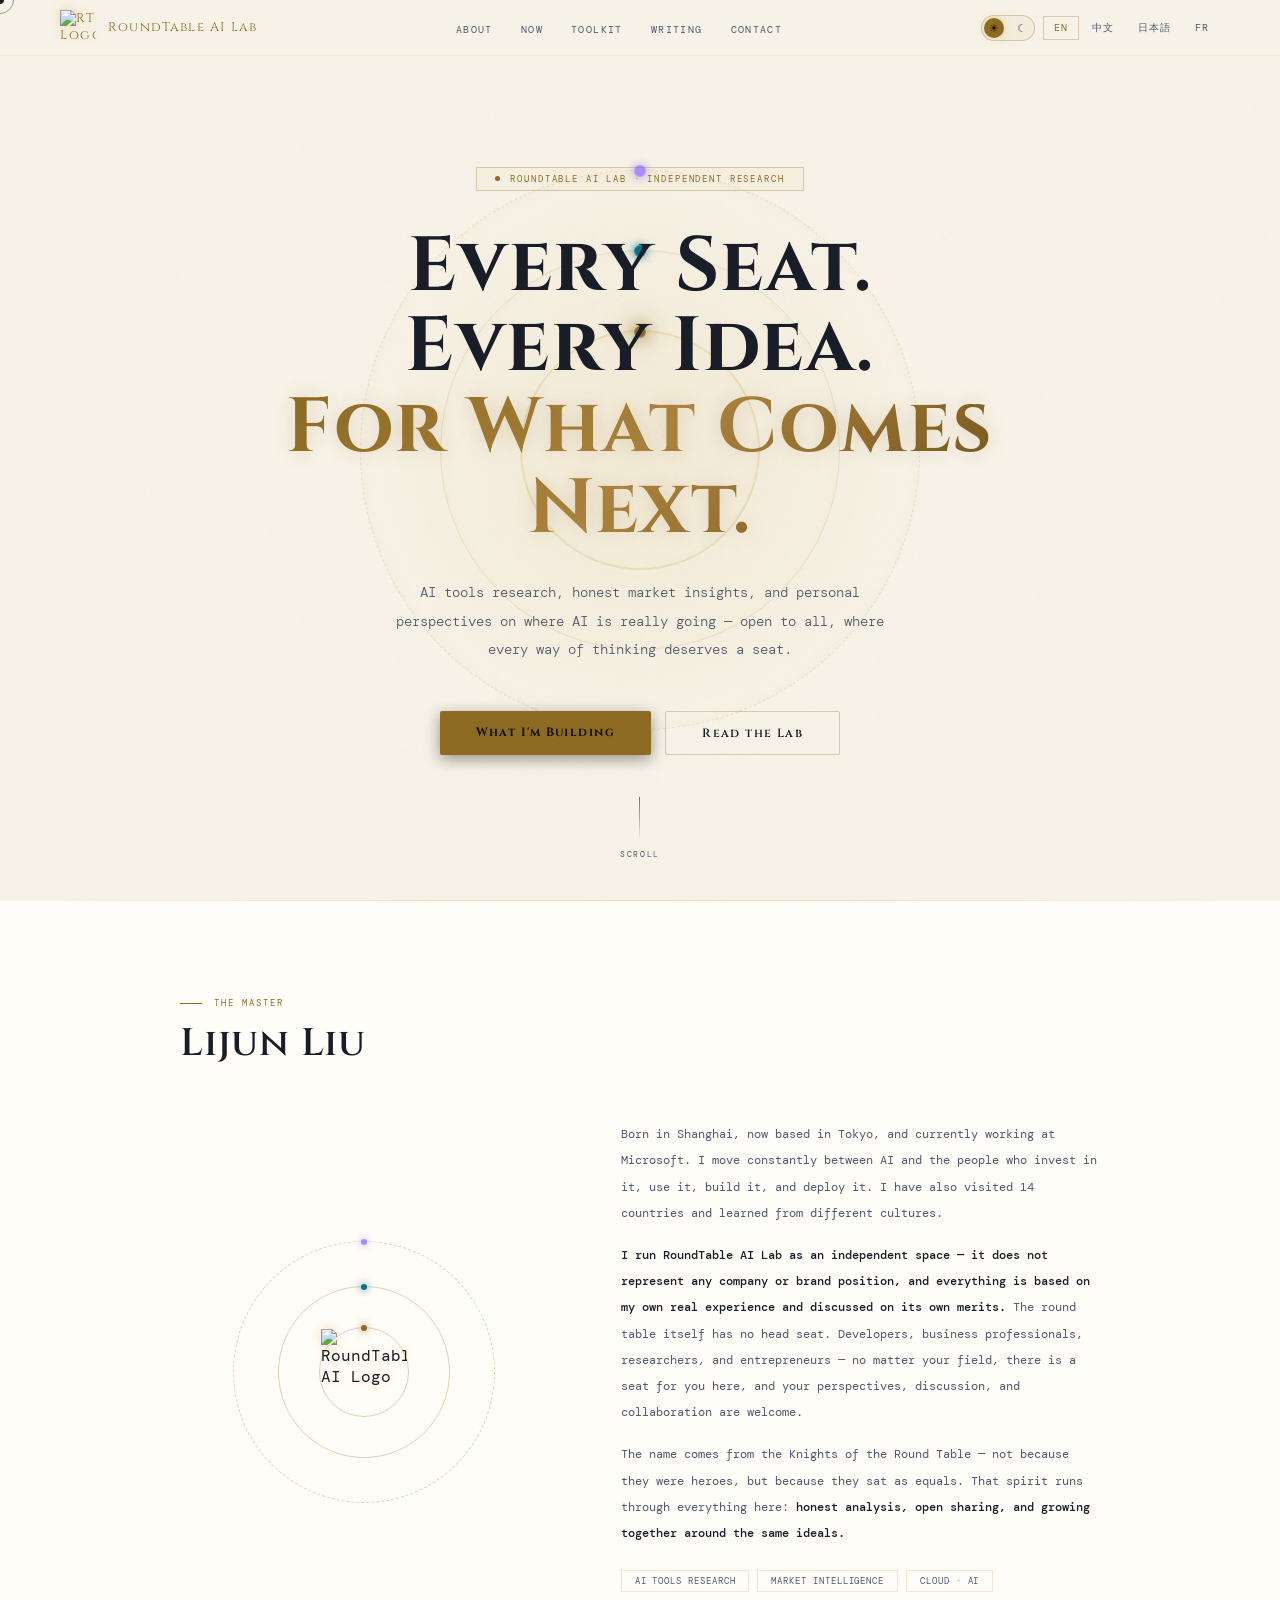
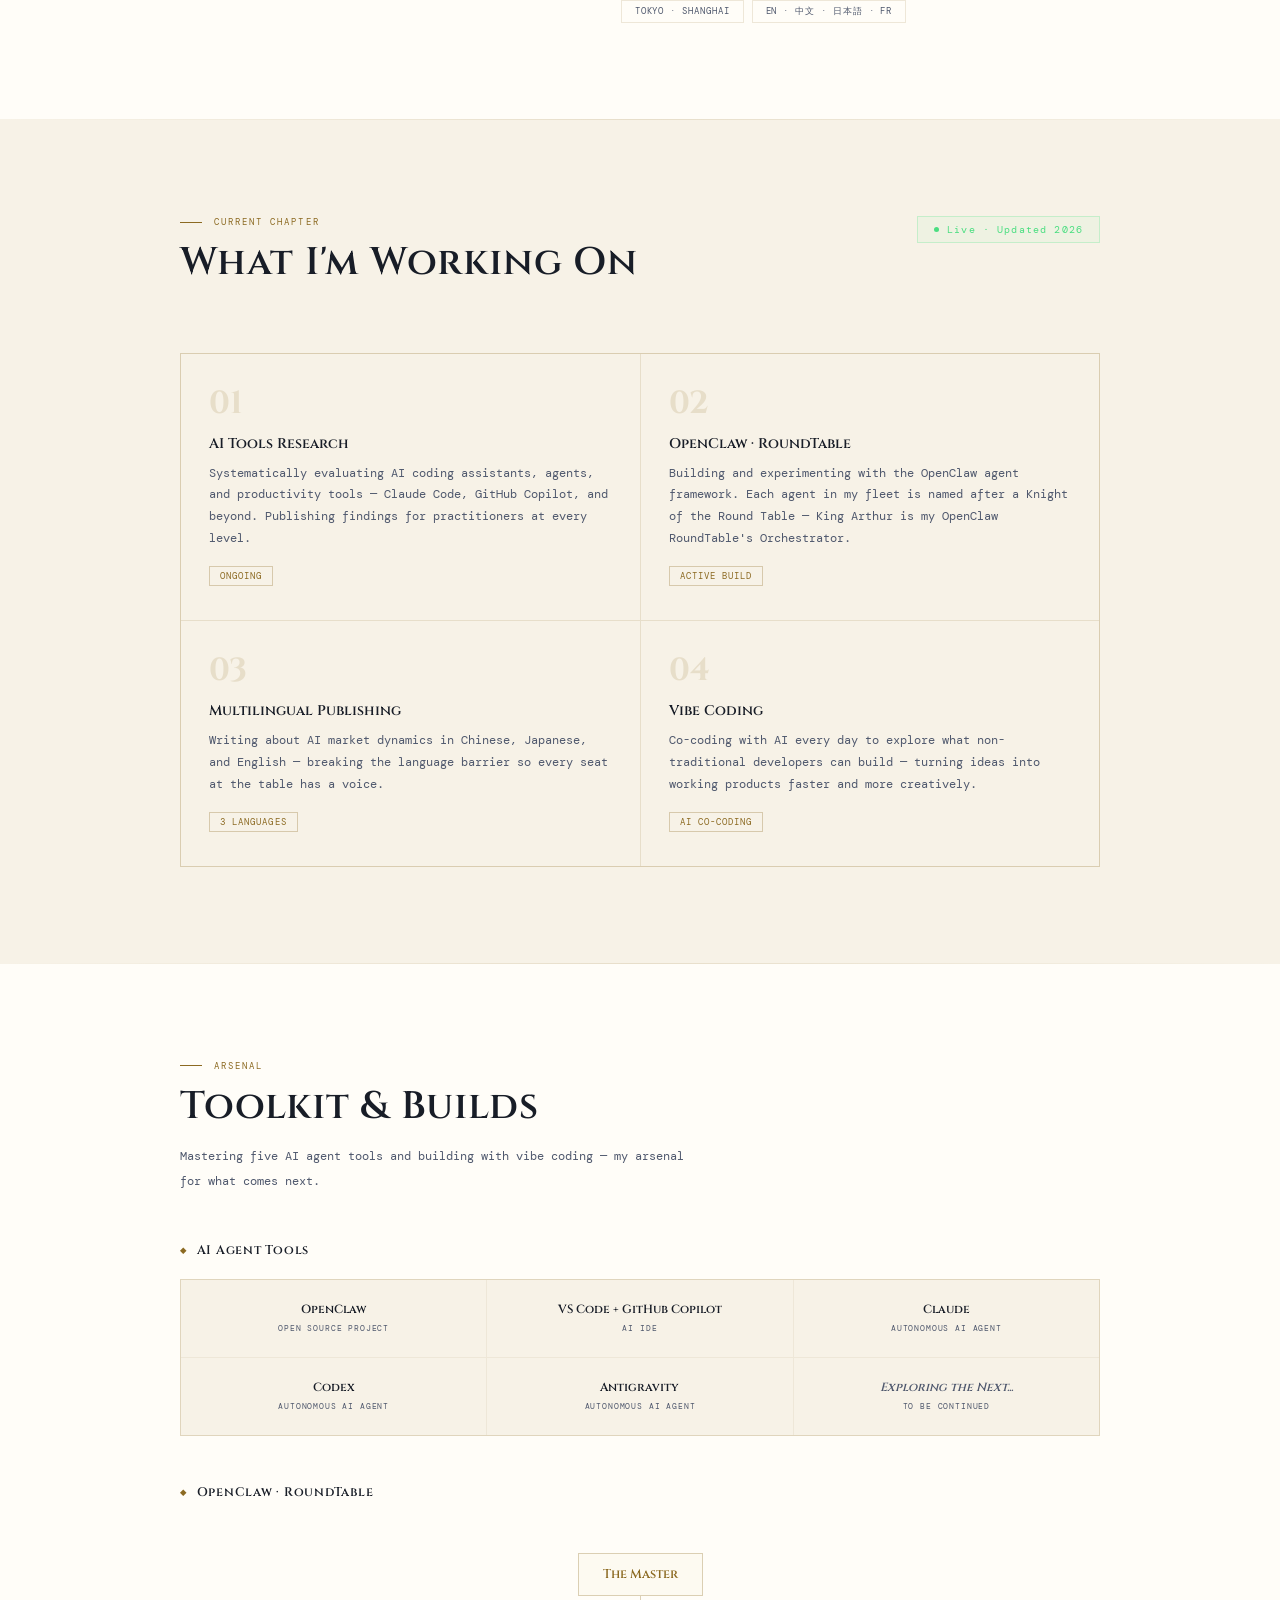
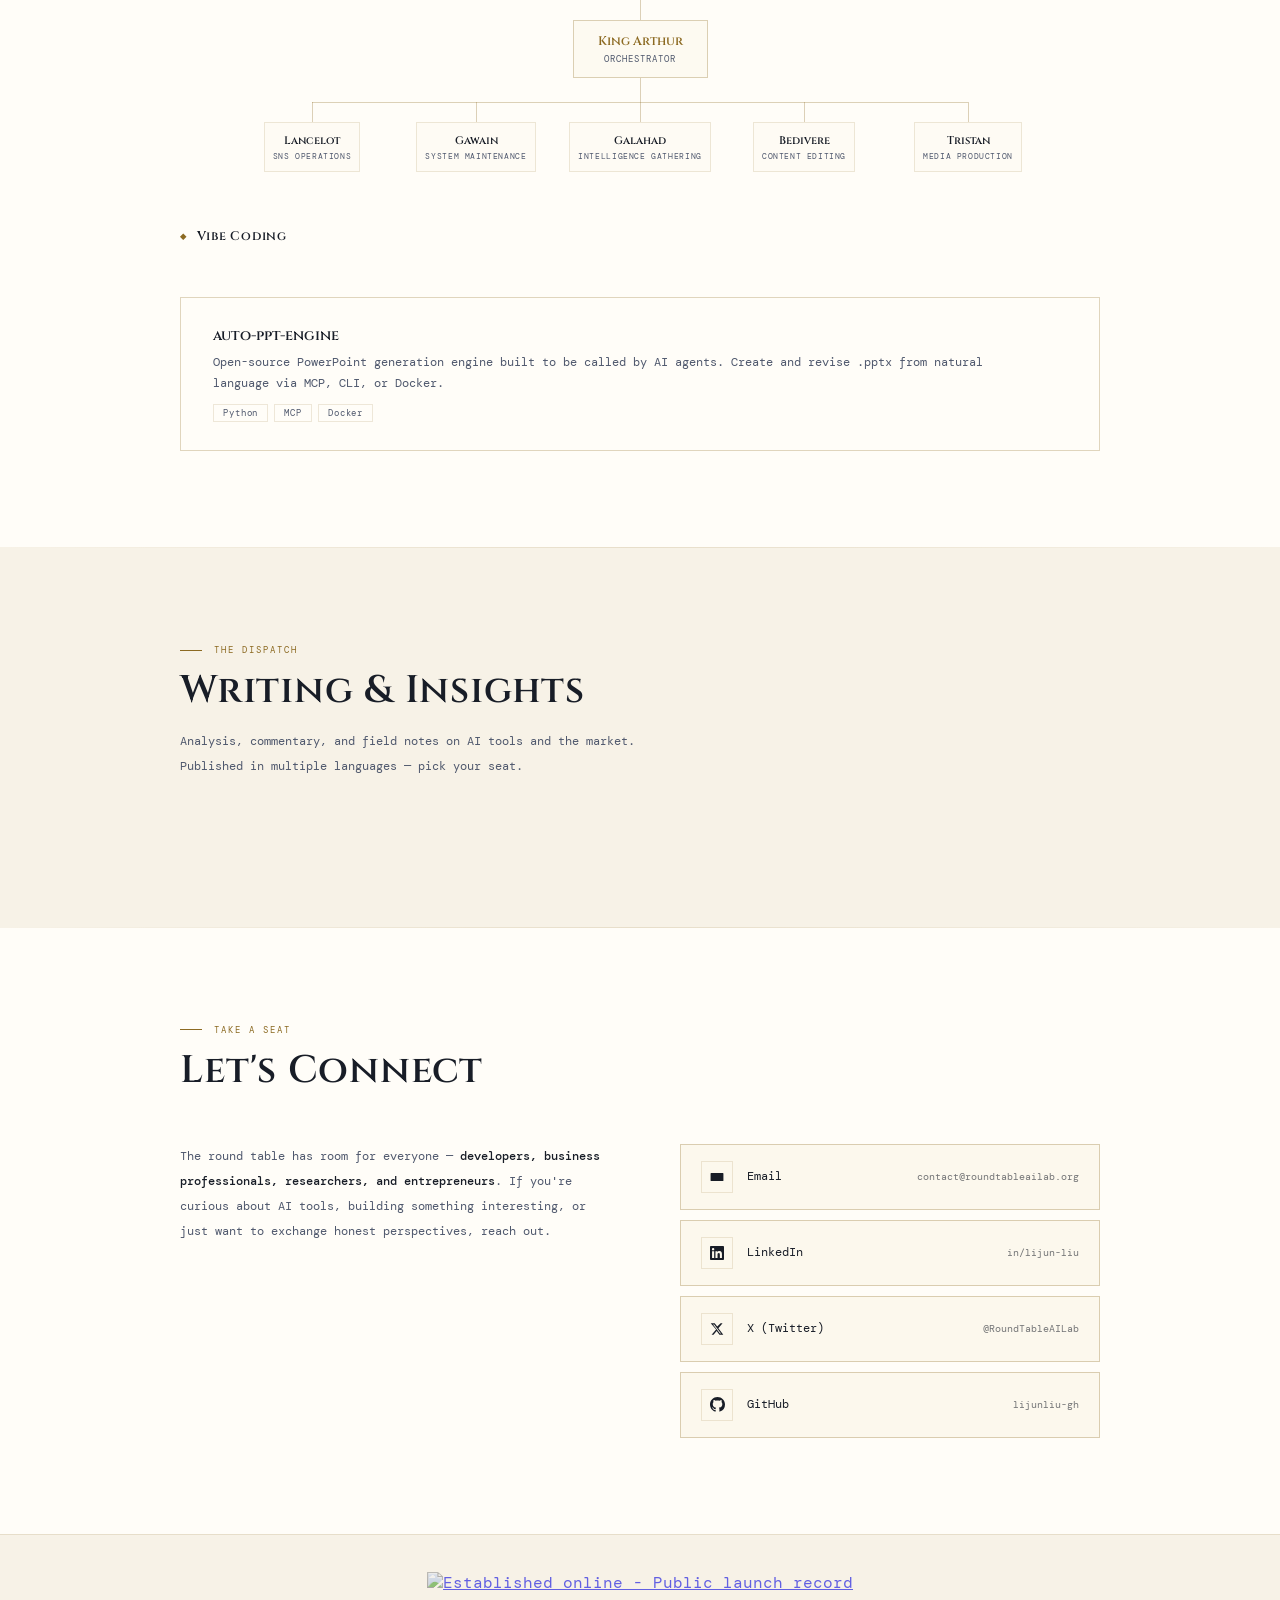
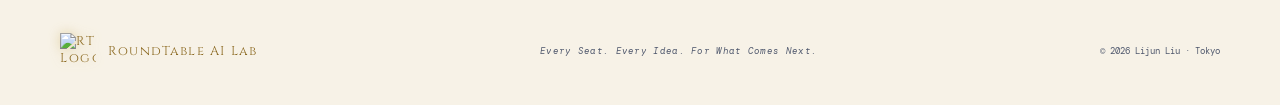
==== commit 78af79df: "v3.6.1: rename X handle from @LancelotRT_AI to @RoundTableAILab" ====
--- a/archive/index_v1.html
+++ b/archive/index_v1.html
@@ -497,9 +497,9 @@
           <div class="cl-icon"><svg width="14" height="14" viewBox="0 0 24 24" fill="currentColor"><path d="M20.447 20.452h-3.554v-5.569c0-1.328-.027-3.037-1.852-3.037-1.853 0-2.136 1.445-2.136 2.939v5.667H9.351V9h3.414v1.561h.046c.477-.9 1.637-1.85 3.37-1.85 3.601 0 4.267 2.37 4.267 5.455v6.286zM5.337 7.433a2.062 2.062 0 01-2.063-2.065 2.064 2.064 0 112.063 2.065zm1.782 13.019H3.555V9h3.564v11.452zM22.225 0H1.771C.792 0 0 .774 0 1.729v20.542C0 23.227.792 24 1.771 24h20.451C23.2 24 24 23.227 24 22.271V1.729C24 .774 23.2 0 22.222 0h.003z"/></svg></div>
           <span>LinkedIn</span><span class="cl-handle">in/lijun-liu</span>
         </a>
-        <a href="https://x.com/LancelotRT_AI" target="_blank" class="cl">
+        <a href="https://x.com/RoundTableAILab" target="_blank" class="cl">
           <div class="cl-icon"><svg width="14" height="14" viewBox="0 0 24 24" fill="currentColor"><path d="M18.244 2.25h3.308l-7.227 8.26 8.502 11.24H16.17l-4.714-6.231-5.401 6.231H2.747l7.73-8.835L1.254 2.25H8.08l4.253 5.622zm-1.161 17.52h1.833L7.084 4.126H5.117z"/></svg></div>
-          <span>X (Twitter)</span><span class="cl-handle">@LancelotRT_AI</span>
+          <span>X (Twitter)</span><span class="cl-handle">@RoundTableAILab</span>
         </a>
         <a href="https://github.com/lijunliu-gh" target="_blank" class="cl">
           <div class="cl-icon"><svg width="15" height="15" viewBox="0 0 24 24" fill="currentColor"><path d="M12 0C5.37 0 0 5.37 0 12c0 5.31 3.435 9.795 8.205 11.385.6.105.825-.255.825-.57 0-.285-.015-1.23-.015-2.235-3.015.555-3.795-.735-4.035-1.41-.135-.345-.72-1.41-1.23-1.695-.42-.225-1.02-.78-.015-.795.945-.015 1.62.87 1.845 1.23 1.08 1.815 2.805 1.305 3.495.99.105-.78.42-1.305.765-1.605-2.67-.3-5.46-1.335-5.46-5.925 0-1.305.465-2.385 1.23-3.225-.12-.3-.54-1.53.12-3.18 0 0 1.005-.315 3.3 1.23.96-.27 1.98-.405 3-.405s2.04.135 3 .405c2.295-1.56 3.3-1.23 3.3-1.23.66 1.65.24 2.88.12 3.18.765.84 1.23 1.905 1.23 3.225 0 4.605-2.805 5.625-5.475 5.925.435.375.81 1.095.81 2.22 0 1.605-.015 2.895-.015 3.3 0 .315.225.69.825.57A12.02 12.02 0 0024 12c0-6.63-5.37-12-12-12z"/></svg></div>
@@ -592,10 +592,10 @@
 
 // i18n
 const T={
-en:{nav_about:'About',nav_now:'Now',nav_projects:'Toolkit',nav_writing:'Writing',nav_contact:'Contact',hero_eyebrow:'RoundTable AI Lab · Independent Research',hero_t1:'Every Seat.',hero_t2:'Every Idea.',hero_t3:'For What Comes Next.',hero_desc:"AI tools research, honest market insights, and personal perspectives on where AI is really going — open to all, where every way of thinking deserves a seat.",hero_cta1:"What I'm Building",hero_cta2:'Read the Lab',scroll:'Scroll',about_tag:'The Master',about_title:'Lijun Liu',about_p1:'Born in Shanghai, now based in Tokyo, and currently working at Microsoft. I move constantly between AI and the people who invest in it, use it, build it, and deploy it. I have also visited 14 countries and learned from different cultures.',about_p2:'<strong>I run RoundTable AI Lab as an independent space — it does not represent any company or brand position, and everything is based on my own real experience and discussed on its own merits.</strong> The round table itself has no head seat. Developers, business professionals, researchers, and entrepreneurs — no matter your field, there is a seat for you here, and your perspectives, discussion, and collaboration are welcome.',about_p3:'The name comes from the Knights of the Round Table — not because they were heroes, but because they sat as equals. That spirit runs through everything here: <strong>honest analysis, open sharing, and growing together around the same ideals.</strong>',pill1:'AI Tools Research',pill2:'Market Intelligence',pill3:'Cloud · AI',pill4:'Tokyo · Shanghai',pill5:'EN · 中文 · 日本語 · FR',now_tag:'Current Chapter',now_title:"What I'm Working On",now_live:'Live · Updated 2026',n1t:'AI Tools Research',n1d:'Systematically evaluating AI coding assistants, agents, and productivity tools — Claude Code, GitHub Copilot, and beyond. Publishing findings for practitioners at every level.',n1tag:'Ongoing',n2t:'OpenClaw · RoundTable',n2d:'Building and experimenting with the OpenClaw agent framework. Each agent in my fleet is named after a Knight of the Round Table — King Arthur is my OpenClaw RoundTable\'s Orchestrator.',n2tag:'Active Build',n3t:'Multilingual Publishing',n3d:'Writing about AI market dynamics in Chinese, Japanese, and English — breaking the language barrier so every seat at the table has a voice.',n3tag:'3 Languages',n4t:'auto-ppt-prototype',n4d:'An AI PowerPoint generation agent combining MCP, CLI, and Docker — turning research and ideas into presentation-ready slides automatically.',n4tag:'Python · MCP',proj_tag:'Arsenal',proj_title:'Toolkit & Builds',proj_sub:'Open source work and experiments. Built in the field, shared without gatekeeping.',p1d:'AI-powered PowerPoint generation agent. Give it a topic, get a deck. Built with MCP protocol, CLI interface, and Docker packaging.',write_tag:'The Dispatch',write_title:'Writing & Insights',write_sub:'Analysis, commentary, and field notes on AI tools and the market. Published in multiple languages — pick your seat.',w1t:"Amazon's 2026 AI Coding Incident: Why Senior Engineers Must Stay in the Loop",w1s:"Commentary on Amazon's policy requiring senior engineer sign-off on AI-generated code. What it means for the industry, and why human judgment still matters.",w2t:'OpenAI Codex Best Practices — Japanese Translation',w2s:"Translated and adapted OpenAI's Codex prompting guide for Japanese developers. Making frontier AI knowledge accessible across language barriers.",w3t:'AI Market Signals — @LancelotRT_AI',w3s:'Short-form takes on AI tools, market moves, and industry dynamics. Honest, neutral, multilingual. No throne, just signal.',ct_tag:'Take a Seat',ct_title:"Let's Connect",ct_note:'The round table has room for everyone — <strong>developers, business professionals, researchers, and entrepreneurs</strong>. If you\'re curious about AI tools, building something interesting, or just want to exchange honest perspectives, reach out.',ct_email_label:'Email',ct_email_handle:'contact@roundtableailab.org',kn_title:'The OpenClaw Knights',kn_king:'Knight King',kn_five:'Five Knights',f_slogan:'Every Seat. Every Idea. For What Comes Next.'},
-zh:{nav_about:'关于',nav_now:'当下',nav_projects:'武器库',nav_writing:'文章',nav_contact:'联系',hero_eyebrow:'圆桌 AI 实验室 · 独立研究',hero_t1:'每一个席位。',hero_t2:'每一个想法。',hero_t3:'为了未见的未来。',hero_desc:'AI工具研究、真实的市场洞察与个人观点——对所有人开放，每一种思考都值得被尊重。',hero_cta1:'我在做什么',hero_cta2:'阅读实验室',scroll:'向下滚动',about_tag:'圆桌主理人',about_title:'刘莉珺',about_p1:'生于上海，现居东京，就职于微软。常年穿梭在AI与投资、使用、开发、部署它的人之间。也曾访问过14个国家，了解各国文化。',about_p2:'<strong>圆桌AI实验室是我独立运营的空间——不代表公司或品牌立场，通过我自己的实际体验、就事论事。</strong> 圆桌本身没有主位。开发者、商界人士、研究员、创业者——无论你身处哪个领域，这里都有你的席位，欢迎你的观点、讨论与合作。',about_p3:'这个名字来自圆桌骑士——不是因为他们是英雄，而是因为他们平等而坐。这种精神贯穿这里的一切：<strong>诚实分析、开放分享、为了相同的理念而共同成长。</strong>',pill1:'AI工具研究',pill2:'市场洞察',pill3:'云 · AI',pill4:'东京 · 上海',pill5:'中文 · 日本語 · EN · FR',now_tag:'当下篇章',now_title:'我在做什么',now_live:'持续更新 · 2026',n1t:'AI工具研究',n1d:'系统评测AI编程助手、智能体与效率工具——Claude Code、GitHub Copilot等。发布面向各层级从业者的研究报告。',n1tag:'持续进行',n2t:'OpenClaw · RoundTable',n2d:'搭建并实验OpenClaw智能体框架。我的每个Agent都以圆桌骑士命名——亚瑟王是我 OpenClaw 圆桌的 Orchestrator。',n2tag:'积极构建',n3t:'多语言发布',n3d:'用中文、日语、英语撰写AI市场动态——打破语言壁垒，让圆桌的每个席位都有发言权。',n3tag:'三种语言',n4t:'auto-ppt-prototype',n4d:'AI驱动的PowerPoint生成Agent，结合MCP协议、命令行界面与Docker部署——将想法自动转化为演示文稿。',n4tag:'Python · MCP',proj_tag:'武器库',proj_title:'工具与构建',proj_sub:'开源作品与实验，在实战中构建，不设门槛地分享。',p1d:'AI驱动的PowerPoint生成Agent。给它一个主题，得到一个演示文稿。基于MCP协议、命令行界面和Docker打包。',write_tag:'情报站',write_title:'文章与洞察',write_sub:'AI工具与市场的分析、评论与田野笔记。多语言发布——选择你的席位。',w1t:'亚马逊2026 AI编码事件：为什么资深工程师必须坚守审核阵地',w1s:'评析亚马逊要求资深工程师审签AI生成代码的政策。这对行业意味着什么，以及为何顶层判断始终需要人类。',w2t:'OpenAI Codex最佳实践 — 日文版',w2s:'翻译并改编了OpenAI的Codex提示指南，面向日本开发者。让前沿AI知识跨越语言屏障。',w3t:'AI市场信号 — @LancelotRT_AI',w3s:'关于AI工具、市场动向与行业趋势的短评。诚实、中立、多语言。没有王座，只有信号。',ct_tag:'入席',ct_title:'保持联系',ct_note:'圆桌容得下所有人——<strong>开发者、商界人士、研究者、创业者</strong>。如果你对AI工具感到好奇、正在构建有趣的东西，或只是想交流真诚的观点，欢迎联系。',ct_email_label:'电子邮件',ct_email_handle:'contact@roundtableailab.org',kn_title:'OpenClaw 骑士团',kn_king:'骑士王',kn_five:'五位骑士',f_slogan:'每一个席位。每一个想法。为了未见的未来。'},
-ja:{nav_about:'About',nav_now:'Now',nav_projects:'武器庫',nav_writing:'発信',nav_contact:'連絡',hero_eyebrow:'ラウンドテーブル AI Lab · 独立研究',hero_t1:'すべての席。',hero_t2:'すべてのアイデア。',hero_t3:'その先のために。',hero_desc:'AIツールの研究、正直な市場インサイト、個人的な視点——誰にでも開かれ、あらゆる思考が等しく尊重される場所。',hero_cta1:'今作っているもの',hero_cta2:'ラボを読む',scroll:'スクロール',about_tag:'マスター',about_title:'リュウ　リクン',about_p1:'上海生まれ、現在は東京在住で、Microsoftに勤務しています。私は長年、AIと、その投資・利用・開発・導入に関わる人々のあいだを行き来してきました。これまでに14か国を訪れ、各国の文化にも触れてきました。',about_p2:'<strong>RoundTable AI Labは私が独立して運営する場であり、会社やブランドの立場を代表するものではありません。自分自身の実体験にもとづき、個別のテーマごとに是々非々で向き合います。</strong> 円卓そのものに上座はありません。開発者、ビジネスパーソン、研究者、起業家——どの分野にいても、ここにはあなたの席があります。あなたの視点、議論、そして協働を歓迎します。',about_p3:'この名前は円卓の騎士に由来します——彼らが英雄だったからではなく、対等に座ったからです。この精神はここでのすべてに通じています。<strong>誠実な分析、オープンな共有、そして同じ理念のもとで共に成長すること。</strong>',pill1:'AIツール研究',pill2:'市場インテリジェンス',pill3:'クラウド · AI',pill4:'東京 · 上海',pill5:'日本語 · 中文 · EN · FR',now_tag:'現在の章',now_title:'今取り組んでいること',now_live:'更新中 · 2026',n1t:'AIツール研究',n1d:'AIコーディングアシスタント、エージェント、生産性ツールを体系的に評価——Claude Code、GitHub Copilotなど。あらゆるレベルの実践者向けに知見を公開。',n1tag:'継続中',n2t:'OpenClaw · RoundTable',n2d:'OpenClawエージェントフレームワークの構築と実験。私のエージェント群はそれぞれ円卓の騎士の名を冠している——アーサー王は私の OpenClaw RoundTable の Orchestrator。',n2tag:'積極開発',n3t:'多言語発信',n3d:'中国語、日本語、英語でAI市場の動向を発信——言語の壁を超え、円卓のすべての席に声を。',n3tag:'3言語',n4t:'auto-ppt-prototype',n4d:'MCP、CLI、Dockerを組み合わせたAI PowerPoint生成エージェント——リサーチやアイデアを自動的にスライドに変換。',n4tag:'Python · MCP',proj_tag:'武器庫',proj_title:'ツールキット & ビルド',proj_sub:'フィールドで構築し、ゲートなく共有するオープンソース作品と実験。',p1d:'AIによるPowerPoint生成エージェント。トピックを渡せばデッキが生成される。MCP、CLI、Dockerで構築。',write_tag:'ディスパッチ',write_title:'発信と洞察',write_sub:'AIツールと市場の分析、コメンタリー、フィールドノート。多言語で公開——あなたの席を選んで。',w1t:'Amazonの2026 AIコーディング事件：シニアエンジニアがなぜ審査に残らなければならないか',w1s:'AmazonがAI生成コードにシニアエンジニアの承認を求めるポリシーを導入した件について。業界への意味と、なぜ人間の判断が依然として重要か。',w2t:'OpenAI Codexベストプラクティス — 日本語翻訳版',w2s:'OpenAIのCodexプロンプティングガイドを日本の開発者向けに翻訳・適応。言語の壁を超えてフロンティアのAI知識を届ける。',w3t:'AIマーケットシグナル — @LancelotRT_AI',w3s:'AIツール、市場の動き、業界動態についての短評。正直、中立、多言語。王座なし、シグナルのみ。',ct_tag:'着席する',ct_title:'つながろう',ct_note:'円卓には誰でも座れる——<strong>開発者、ビジネスプロフェッショナル、研究者、起業家</strong>。AIツールに興味があれば、何か面白いものを作っていれば、あるいは正直な視点を交換したいだけでも、ぜひ連絡を。',ct_email_label:'メール',ct_email_handle:'contact@roundtableailab.org',kn_title:'OpenClaw 騎士団',kn_king:'騎士王',kn_five:'五騎士',f_slogan:'すべての席。すべてのアイデア。その先のために。'},
-fr:{nav_about:'À propos',nav_now:'Maintenant',nav_projects:'Arsenal',nav_writing:'Articles',nav_contact:'Contact',hero_eyebrow:'RoundTable AI Lab · Recherche indépendante',hero_t1:'Chaque siège.',hero_t2:'Chaque idée.',hero_t3:'Pour la suite.',hero_desc:"Recherche sur les outils d'IA, veille marché honnête et points de vue personnels — ouvert à tous, où chaque façon de penser mérite sa place.",hero_cta1:'Ce que je construis',hero_cta2:'Lire le Lab',scroll:'Défiler',about_tag:'Le Maître',about_title:'Lijun Liu',about_p1:"Né à Shanghai, aujourd'hui installé à Tokyo et actuellement chez Microsoft. Depuis des années, je navigue entre l'IA et celles et ceux qui y investissent, l'utilisent, la développent et la déploient. J'ai aussi visité 14 pays et découvert différentes cultures.",about_p2:"<strong>Je gère RoundTable AI Lab comme un espace indépendant — il ne représente pas la position d'une entreprise ou d'une marque, et je m'appuie sur mon expérience concrète pour aborder chaque sujet sur ses propres mérites.</strong> La table ronde n'a pas de siège principal. Développeurs, professionnels du monde des affaires, chercheurs, entrepreneurs — quel que soit votre domaine, il y a une place pour vous ici, et vos points de vue, vos discussions et vos collaborations sont les bienvenus.",about_p3:"Le nom vient des Chevaliers de la Table Ronde — non pas parce qu'ils étaient des héros, mais parce qu'ils siégeaient en égaux. Cet esprit traverse tout ici : <strong>analyse honnête, partage ouvert, et progression commune autour des mêmes convictions.</strong>",pill1:'Recherche outils IA',pill2:'Intelligence marché',pill3:'Cloud · IA',pill4:'Tokyo · Shanghai',pill5:'FR · EN · 中文 · 日本語',now_tag:'Chapitre actuel',now_title:'Sur quoi je travaille',now_live:'En cours · 2026',n1t:'Recherche outils IA',n1d:"Évaluation systématique des assistants de codage IA, agents et outils de productivité — Claude Code, GitHub Copilot et au-delà. Publication des résultats pour les praticiens à tous les niveaux.",n1tag:'En cours',n2t:'OpenClaw · RoundTable',n2d:"Construction et expérimentation avec le framework d'agents OpenClaw. Chaque agent porte le nom d'un Chevalier de la Table Ronde — King Arthur est l'Orchestrateur de mon OpenClaw RoundTable.",n2tag:'Construction active',n3t:'Publication multilingue',n3d:"Écriture sur la dynamique du marché IA en chinois, japonais et anglais — briser la barrière des langues pour que chaque siège à la table ait une voix.",n3tag:'3 langues',n4t:'auto-ppt-prototype',n4d:"Un agent de génération PowerPoint IA combinant MCP, CLI et Docker — transformant automatiquement recherches et idées en présentations.",n4tag:'Python · MCP',proj_tag:'Arsenal',proj_title:'Outils & Créations',proj_sub:'Travaux open source et expériences. Construits sur le terrain, partagés sans barrière.',p1d:"Agent de génération PowerPoint propulsé par l'IA. Donnez-lui un sujet, obtenez un deck. MCP, CLI et Docker.",write_tag:'La Dépêche',write_title:'Articles & Insights',write_sub:"Analyses, commentaires et notes de terrain sur les outils IA et le marché. Publié en plusieurs langues — choisissez votre siège.",w1t:"L'incident de codage IA d'Amazon en 2026 : pourquoi les ingénieurs seniors doivent rester dans la boucle",w1s:"Commentaire sur la politique d'Amazon exigeant l'approbation d'un ingénieur senior pour le code généré par IA. Ce que cela signifie pour l'industrie.",w2t:'Bonnes pratiques OpenAI Codex — Traduction japonaise',w2s:"Traduction et adaptation du guide de prompting Codex d'OpenAI pour les développeurs japonais. Rendre les connaissances IA de pointe accessibles par-delà les frontières linguistiques.",w3t:'Signaux marché IA — @LancelotRT_AI',w3s:"Formats courts sur les outils IA, les mouvements du marché et la dynamique industrielle. Honnête, neutre, multilingue. Pas de trône, juste le signal.",ct_tag:'Prendre un siège',ct_title:'Restons en contact',ct_note:"La table ronde a de la place pour tout le monde — <strong>développeurs, professionnels du monde des affaires, chercheurs et entrepreneurs</strong>. Si vous êtes curieux des outils IA ou si vous voulez échanger des perspectives honnêtes, contactez-moi.",ct_email_label:'E-mail',ct_email_handle:'contact@roundtableailab.org',kn_title:'Les Chevaliers OpenClaw',kn_king:'Roi Chevalier',kn_five:'Cinq Chevaliers',f_slogan:'Chaque siège. Chaque idée. Pour la suite.'}
+en:{nav_about:'About',nav_now:'Now',nav_projects:'Toolkit',nav_writing:'Writing',nav_contact:'Contact',hero_eyebrow:'RoundTable AI Lab · Independent Research',hero_t1:'Every Seat.',hero_t2:'Every Idea.',hero_t3:'For What Comes Next.',hero_desc:"AI tools research, honest market insights, and personal perspectives on where AI is really going — open to all, where every way of thinking deserves a seat.",hero_cta1:"What I'm Building",hero_cta2:'Read the Lab',scroll:'Scroll',about_tag:'The Master',about_title:'Lijun Liu',about_p1:'Born in Shanghai, now based in Tokyo, and currently working at Microsoft. I move constantly between AI and the people who invest in it, use it, build it, and deploy it. I have also visited 14 countries and learned from different cultures.',about_p2:'<strong>I run RoundTable AI Lab as an independent space — it does not represent any company or brand position, and everything is based on my own real experience and discussed on its own merits.</strong> The round table itself has no head seat. Developers, business professionals, researchers, and entrepreneurs — no matter your field, there is a seat for you here, and your perspectives, discussion, and collaboration are welcome.',about_p3:'The name comes from the Knights of the Round Table — not because they were heroes, but because they sat as equals. That spirit runs through everything here: <strong>honest analysis, open sharing, and growing together around the same ideals.</strong>',pill1:'AI Tools Research',pill2:'Market Intelligence',pill3:'Cloud · AI',pill4:'Tokyo · Shanghai',pill5:'EN · 中文 · 日本語 · FR',now_tag:'Current Chapter',now_title:"What I'm Working On",now_live:'Live · Updated 2026',n1t:'AI Tools Research',n1d:'Systematically evaluating AI coding assistants, agents, and productivity tools — Claude Code, GitHub Copilot, and beyond. Publishing findings for practitioners at every level.',n1tag:'Ongoing',n2t:'OpenClaw · RoundTable',n2d:'Building and experimenting with the OpenClaw agent framework. Each agent in my fleet is named after a Knight of the Round Table — King Arthur is my OpenClaw RoundTable\'s Orchestrator.',n2tag:'Active Build',n3t:'Multilingual Publishing',n3d:'Writing about AI market dynamics in Chinese, Japanese, and English — breaking the language barrier so every seat at the table has a voice.',n3tag:'3 Languages',n4t:'auto-ppt-prototype',n4d:'An AI PowerPoint generation agent combining MCP, CLI, and Docker — turning research and ideas into presentation-ready slides automatically.',n4tag:'Python · MCP',proj_tag:'Arsenal',proj_title:'Toolkit & Builds',proj_sub:'Open source work and experiments. Built in the field, shared without gatekeeping.',p1d:'AI-powered PowerPoint generation agent. Give it a topic, get a deck. Built with MCP protocol, CLI interface, and Docker packaging.',write_tag:'The Dispatch',write_title:'Writing & Insights',write_sub:'Analysis, commentary, and field notes on AI tools and the market. Published in multiple languages — pick your seat.',w1t:"Amazon's 2026 AI Coding Incident: Why Senior Engineers Must Stay in the Loop",w1s:"Commentary on Amazon's policy requiring senior engineer sign-off on AI-generated code. What it means for the industry, and why human judgment still matters.",w2t:'OpenAI Codex Best Practices — Japanese Translation',w2s:"Translated and adapted OpenAI's Codex prompting guide for Japanese developers. Making frontier AI knowledge accessible across language barriers.",w3t:'AI Market Signals — @RoundTableAILab',w3s:'Short-form takes on AI tools, market moves, and industry dynamics. Honest, neutral, multilingual. No throne, just signal.',ct_tag:'Take a Seat',ct_title:"Let's Connect",ct_note:'The round table has room for everyone — <strong>developers, business professionals, researchers, and entrepreneurs</strong>. If you\'re curious about AI tools, building something interesting, or just want to exchange honest perspectives, reach out.',ct_email_label:'Email',ct_email_handle:'contact@roundtableailab.org',kn_title:'The OpenClaw Knights',kn_king:'Knight King',kn_five:'Five Knights',f_slogan:'Every Seat. Every Idea. For What Comes Next.'},
+zh:{nav_about:'关于',nav_now:'当下',nav_projects:'武器库',nav_writing:'文章',nav_contact:'联系',hero_eyebrow:'圆桌 AI 实验室 · 独立研究',hero_t1:'每一个席位。',hero_t2:'每一个想法。',hero_t3:'为了未见的未来。',hero_desc:'AI工具研究、真实的市场洞察与个人观点——对所有人开放，每一种思考都值得被尊重。',hero_cta1:'我在做什么',hero_cta2:'阅读实验室',scroll:'向下滚动',about_tag:'圆桌主理人',about_title:'刘莉珺',about_p1:'生于上海，现居东京，就职于微软。常年穿梭在AI与投资、使用、开发、部署它的人之间。也曾访问过14个国家，了解各国文化。',about_p2:'<strong>圆桌AI实验室是我独立运营的空间——不代表公司或品牌立场，通过我自己的实际体验、就事论事。</strong> 圆桌本身没有主位。开发者、商界人士、研究员、创业者——无论你身处哪个领域，这里都有你的席位，欢迎你的观点、讨论与合作。',about_p3:'这个名字来自圆桌骑士——不是因为他们是英雄，而是因为他们平等而坐。这种精神贯穿这里的一切：<strong>诚实分析、开放分享、为了相同的理念而共同成长。</strong>',pill1:'AI工具研究',pill2:'市场洞察',pill3:'云 · AI',pill4:'东京 · 上海',pill5:'中文 · 日本語 · EN · FR',now_tag:'当下篇章',now_title:'我在做什么',now_live:'持续更新 · 2026',n1t:'AI工具研究',n1d:'系统评测AI编程助手、智能体与效率工具——Claude Code、GitHub Copilot等。发布面向各层级从业者的研究报告。',n1tag:'持续进行',n2t:'OpenClaw · RoundTable',n2d:'搭建并实验OpenClaw智能体框架。我的每个Agent都以圆桌骑士命名——亚瑟王是我 OpenClaw 圆桌的 Orchestrator。',n2tag:'积极构建',n3t:'多语言发布',n3d:'用中文、日语、英语撰写AI市场动态——打破语言壁垒，让圆桌的每个席位都有发言权。',n3tag:'三种语言',n4t:'auto-ppt-prototype',n4d:'AI驱动的PowerPoint生成Agent，结合MCP协议、命令行界面与Docker部署——将想法自动转化为演示文稿。',n4tag:'Python · MCP',proj_tag:'武器库',proj_title:'工具与构建',proj_sub:'开源作品与实验，在实战中构建，不设门槛地分享。',p1d:'AI驱动的PowerPoint生成Agent。给它一个主题，得到一个演示文稿。基于MCP协议、命令行界面和Docker打包。',write_tag:'情报站',write_title:'文章与洞察',write_sub:'AI工具与市场的分析、评论与田野笔记。多语言发布——选择你的席位。',w1t:'亚马逊2026 AI编码事件：为什么资深工程师必须坚守审核阵地',w1s:'评析亚马逊要求资深工程师审签AI生成代码的政策。这对行业意味着什么，以及为何顶层判断始终需要人类。',w2t:'OpenAI Codex最佳实践 — 日文版',w2s:'翻译并改编了OpenAI的Codex提示指南，面向日本开发者。让前沿AI知识跨越语言屏障。',w3t:'AI市场信号 — @RoundTableAILab',w3s:'关于AI工具、市场动向与行业趋势的短评。诚实、中立、多语言。没有王座，只有信号。',ct_tag:'入席',ct_title:'保持联系',ct_note:'圆桌容得下所有人——<strong>开发者、商界人士、研究者、创业者</strong>。如果你对AI工具感到好奇、正在构建有趣的东西，或只是想交流真诚的观点，欢迎联系。',ct_email_label:'电子邮件',ct_email_handle:'contact@roundtableailab.org',kn_title:'OpenClaw 骑士团',kn_king:'骑士王',kn_five:'五位骑士',f_slogan:'每一个席位。每一个想法。为了未见的未来。'},
+ja:{nav_about:'About',nav_now:'Now',nav_projects:'武器庫',nav_writing:'発信',nav_contact:'連絡',hero_eyebrow:'ラウンドテーブル AI Lab · 独立研究',hero_t1:'すべての席。',hero_t2:'すべてのアイデア。',hero_t3:'その先のために。',hero_desc:'AIツールの研究、正直な市場インサイト、個人的な視点——誰にでも開かれ、あらゆる思考が等しく尊重される場所。',hero_cta1:'今作っているもの',hero_cta2:'ラボを読む',scroll:'スクロール',about_tag:'マスター',about_title:'リュウ　リクン',about_p1:'上海生まれ、現在は東京在住で、Microsoftに勤務しています。私は長年、AIと、その投資・利用・開発・導入に関わる人々のあいだを行き来してきました。これまでに14か国を訪れ、各国の文化にも触れてきました。',about_p2:'<strong>RoundTable AI Labは私が独立して運営する場であり、会社やブランドの立場を代表するものではありません。自分自身の実体験にもとづき、個別のテーマごとに是々非々で向き合います。</strong> 円卓そのものに上座はありません。開発者、ビジネスパーソン、研究者、起業家——どの分野にいても、ここにはあなたの席があります。あなたの視点、議論、そして協働を歓迎します。',about_p3:'この名前は円卓の騎士に由来します——彼らが英雄だったからではなく、対等に座ったからです。この精神はここでのすべてに通じています。<strong>誠実な分析、オープンな共有、そして同じ理念のもとで共に成長すること。</strong>',pill1:'AIツール研究',pill2:'市場インテリジェンス',pill3:'クラウド · AI',pill4:'東京 · 上海',pill5:'日本語 · 中文 · EN · FR',now_tag:'現在の章',now_title:'今取り組んでいること',now_live:'更新中 · 2026',n1t:'AIツール研究',n1d:'AIコーディングアシスタント、エージェント、生産性ツールを体系的に評価——Claude Code、GitHub Copilotなど。あらゆるレベルの実践者向けに知見を公開。',n1tag:'継続中',n2t:'OpenClaw · RoundTable',n2d:'OpenClawエージェントフレームワークの構築と実験。私のエージェント群はそれぞれ円卓の騎士の名を冠している——アーサー王は私の OpenClaw RoundTable の Orchestrator。',n2tag:'積極開発',n3t:'多言語発信',n3d:'中国語、日本語、英語でAI市場の動向を発信——言語の壁を超え、円卓のすべての席に声を。',n3tag:'3言語',n4t:'auto-ppt-prototype',n4d:'MCP、CLI、Dockerを組み合わせたAI PowerPoint生成エージェント——リサーチやアイデアを自動的にスライドに変換。',n4tag:'Python · MCP',proj_tag:'武器庫',proj_title:'ツールキット & ビルド',proj_sub:'フィールドで構築し、ゲートなく共有するオープンソース作品と実験。',p1d:'AIによるPowerPoint生成エージェント。トピックを渡せばデッキが生成される。MCP、CLI、Dockerで構築。',write_tag:'ディスパッチ',write_title:'発信と洞察',write_sub:'AIツールと市場の分析、コメンタリー、フィールドノート。多言語で公開——あなたの席を選んで。',w1t:'Amazonの2026 AIコーディング事件：シニアエンジニアがなぜ審査に残らなければならないか',w1s:'AmazonがAI生成コードにシニアエンジニアの承認を求めるポリシーを導入した件について。業界への意味と、なぜ人間の判断が依然として重要か。',w2t:'OpenAI Codexベストプラクティス — 日本語翻訳版',w2s:'OpenAIのCodexプロンプティングガイドを日本の開発者向けに翻訳・適応。言語の壁を超えてフロンティアのAI知識を届ける。',w3t:'AIマーケットシグナル — @RoundTableAILab',w3s:'AIツール、市場の動き、業界動態についての短評。正直、中立、多言語。王座なし、シグナルのみ。',ct_tag:'着席する',ct_title:'つながろう',ct_note:'円卓には誰でも座れる——<strong>開発者、ビジネスプロフェッショナル、研究者、起業家</strong>。AIツールに興味があれば、何か面白いものを作っていれば、あるいは正直な視点を交換したいだけでも、ぜひ連絡を。',ct_email_label:'メール',ct_email_handle:'contact@roundtableailab.org',kn_title:'OpenClaw 騎士団',kn_king:'騎士王',kn_five:'五騎士',f_slogan:'すべての席。すべてのアイデア。その先のために。'},
+fr:{nav_about:'À propos',nav_now:'Maintenant',nav_projects:'Arsenal',nav_writing:'Articles',nav_contact:'Contact',hero_eyebrow:'RoundTable AI Lab · Recherche indépendante',hero_t1:'Chaque siège.',hero_t2:'Chaque idée.',hero_t3:'Pour la suite.',hero_desc:"Recherche sur les outils d'IA, veille marché honnête et points de vue personnels — ouvert à tous, où chaque façon de penser mérite sa place.",hero_cta1:'Ce que je construis',hero_cta2:'Lire le Lab',scroll:'Défiler',about_tag:'Le Maître',about_title:'Lijun Liu',about_p1:"Né à Shanghai, aujourd'hui installé à Tokyo et actuellement chez Microsoft. Depuis des années, je navigue entre l'IA et celles et ceux qui y investissent, l'utilisent, la développent et la déploient. J'ai aussi visité 14 pays et découvert différentes cultures.",about_p2:"<strong>Je gère RoundTable AI Lab comme un espace indépendant — il ne représente pas la position d'une entreprise ou d'une marque, et je m'appuie sur mon expérience concrète pour aborder chaque sujet sur ses propres mérites.</strong> La table ronde n'a pas de siège principal. Développeurs, professionnels du monde des affaires, chercheurs, entrepreneurs — quel que soit votre domaine, il y a une place pour vous ici, et vos points de vue, vos discussions et vos collaborations sont les bienvenus.",about_p3:"Le nom vient des Chevaliers de la Table Ronde — non pas parce qu'ils étaient des héros, mais parce qu'ils siégeaient en égaux. Cet esprit traverse tout ici : <strong>analyse honnête, partage ouvert, et progression commune autour des mêmes convictions.</strong>",pill1:'Recherche outils IA',pill2:'Intelligence marché',pill3:'Cloud · IA',pill4:'Tokyo · Shanghai',pill5:'FR · EN · 中文 · 日本語',now_tag:'Chapitre actuel',now_title:'Sur quoi je travaille',now_live:'En cours · 2026',n1t:'Recherche outils IA',n1d:"Évaluation systématique des assistants de codage IA, agents et outils de productivité — Claude Code, GitHub Copilot et au-delà. Publication des résultats pour les praticiens à tous les niveaux.",n1tag:'En cours',n2t:'OpenClaw · RoundTable',n2d:"Construction et expérimentation avec le framework d'agents OpenClaw. Chaque agent porte le nom d'un Chevalier de la Table Ronde — King Arthur est l'Orchestrateur de mon OpenClaw RoundTable.",n2tag:'Construction active',n3t:'Publication multilingue',n3d:"Écriture sur la dynamique du marché IA en chinois, japonais et anglais — briser la barrière des langues pour que chaque siège à la table ait une voix.",n3tag:'3 langues',n4t:'auto-ppt-prototype',n4d:"Un agent de génération PowerPoint IA combinant MCP, CLI et Docker — transformant automatiquement recherches et idées en présentations.",n4tag:'Python · MCP',proj_tag:'Arsenal',proj_title:'Outils & Créations',proj_sub:'Travaux open source et expériences. Construits sur le terrain, partagés sans barrière.',p1d:"Agent de génération PowerPoint propulsé par l'IA. Donnez-lui un sujet, obtenez un deck. MCP, CLI et Docker.",write_tag:'La Dépêche',write_title:'Articles & Insights',write_sub:"Analyses, commentaires et notes de terrain sur les outils IA et le marché. Publié en plusieurs langues — choisissez votre siège.",w1t:"L'incident de codage IA d'Amazon en 2026 : pourquoi les ingénieurs seniors doivent rester dans la boucle",w1s:"Commentaire sur la politique d'Amazon exigeant l'approbation d'un ingénieur senior pour le code généré par IA. Ce que cela signifie pour l'industrie.",w2t:'Bonnes pratiques OpenAI Codex — Traduction japonaise',w2s:"Traduction et adaptation du guide de prompting Codex d'OpenAI pour les développeurs japonais. Rendre les connaissances IA de pointe accessibles par-delà les frontières linguistiques.",w3t:'Signaux marché IA — @RoundTableAILab',w3s:"Formats courts sur les outils IA, les mouvements du marché et la dynamique industrielle. Honnête, neutre, multilingue. Pas de trône, juste le signal.",ct_tag:'Prendre un siège',ct_title:'Restons en contact',ct_note:"La table ronde a de la place pour tout le monde — <strong>développeurs, professionnels du monde des affaires, chercheurs et entrepreneurs</strong>. Si vous êtes curieux des outils IA ou si vous voulez échanger des perspectives honnêtes, contactez-moi.",ct_email_label:'E-mail',ct_email_handle:'contact@roundtableailab.org',kn_title:'Les Chevaliers OpenClaw',kn_king:'Roi Chevalier',kn_five:'Cinq Chevaliers',f_slogan:'Chaque siège. Chaque idée. Pour la suite.'}
 };
 
 Object.assign(T.en,{n4t:'Vibe Coding',n4d:'Co-coding with AI every day to explore what non-traditional developers can build — turning ideas into working products faster and more creatively.',n4tag:'AI Co-Coding'});
